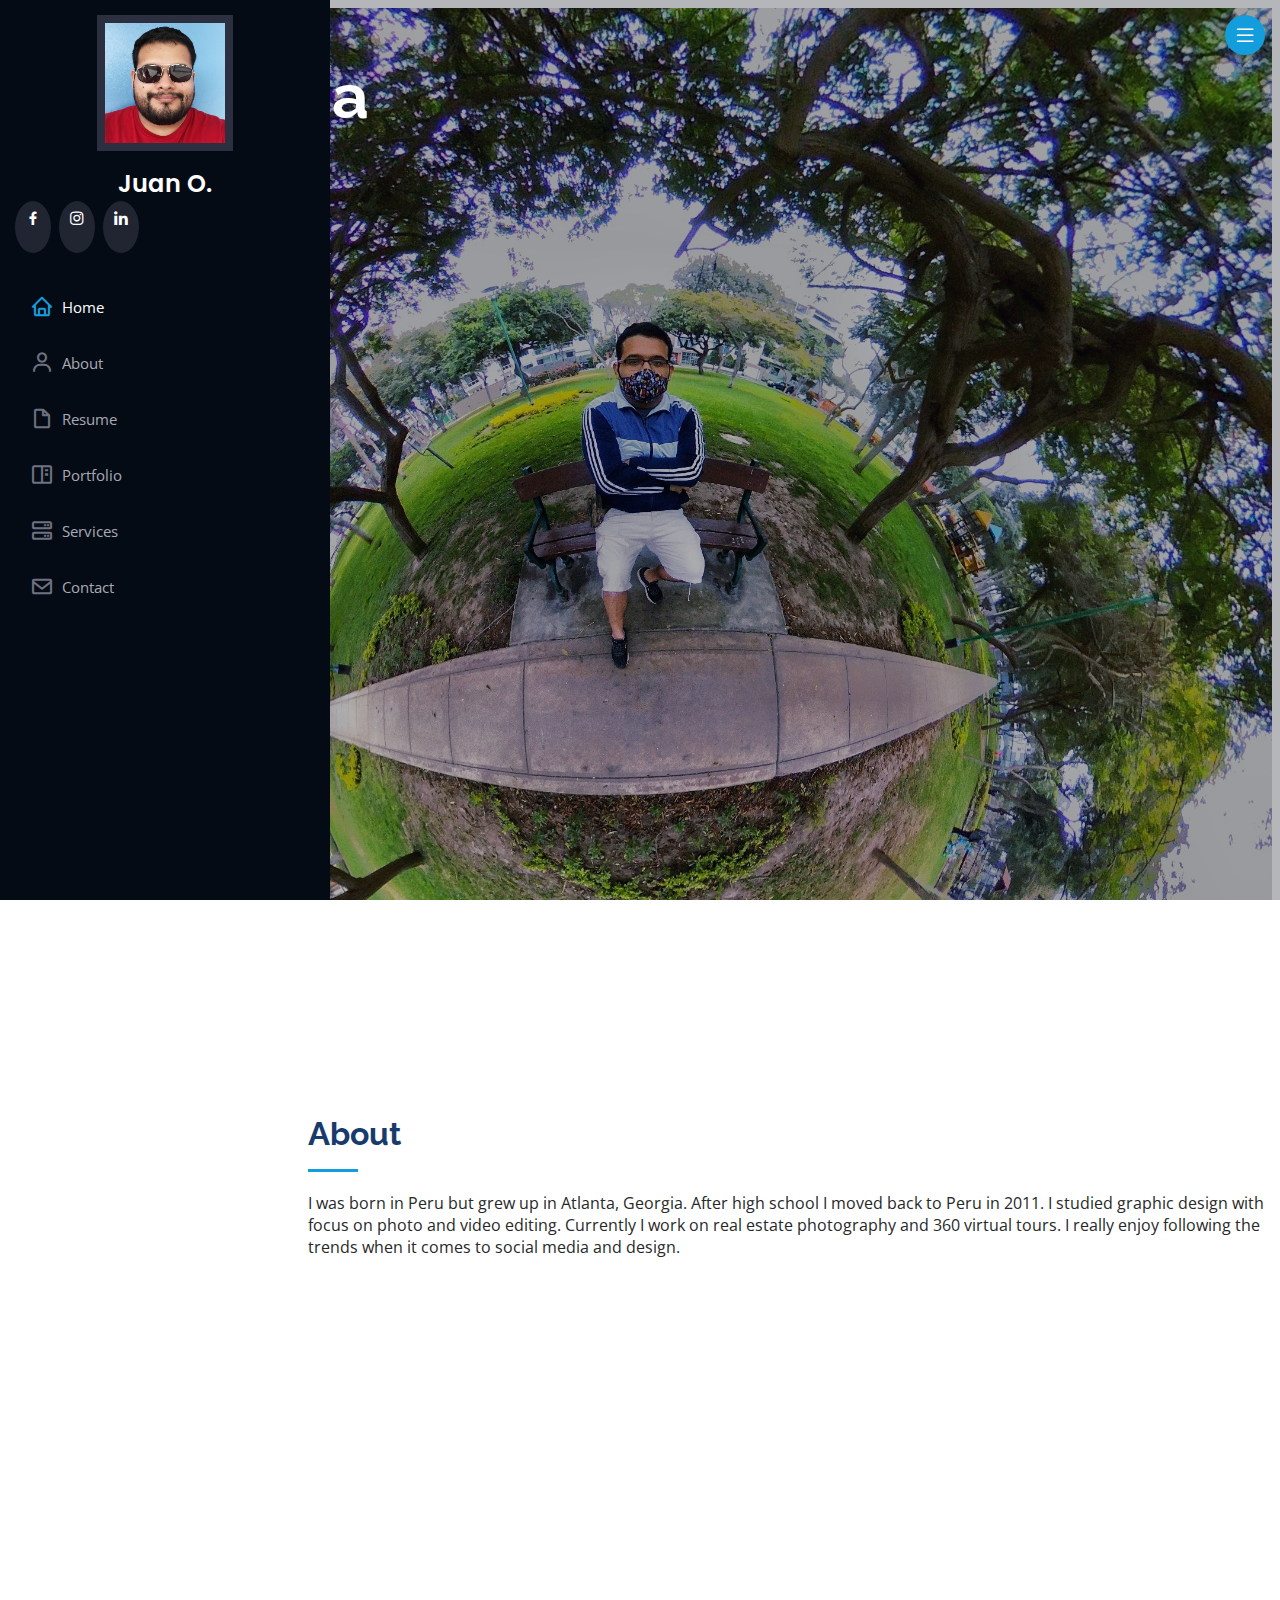
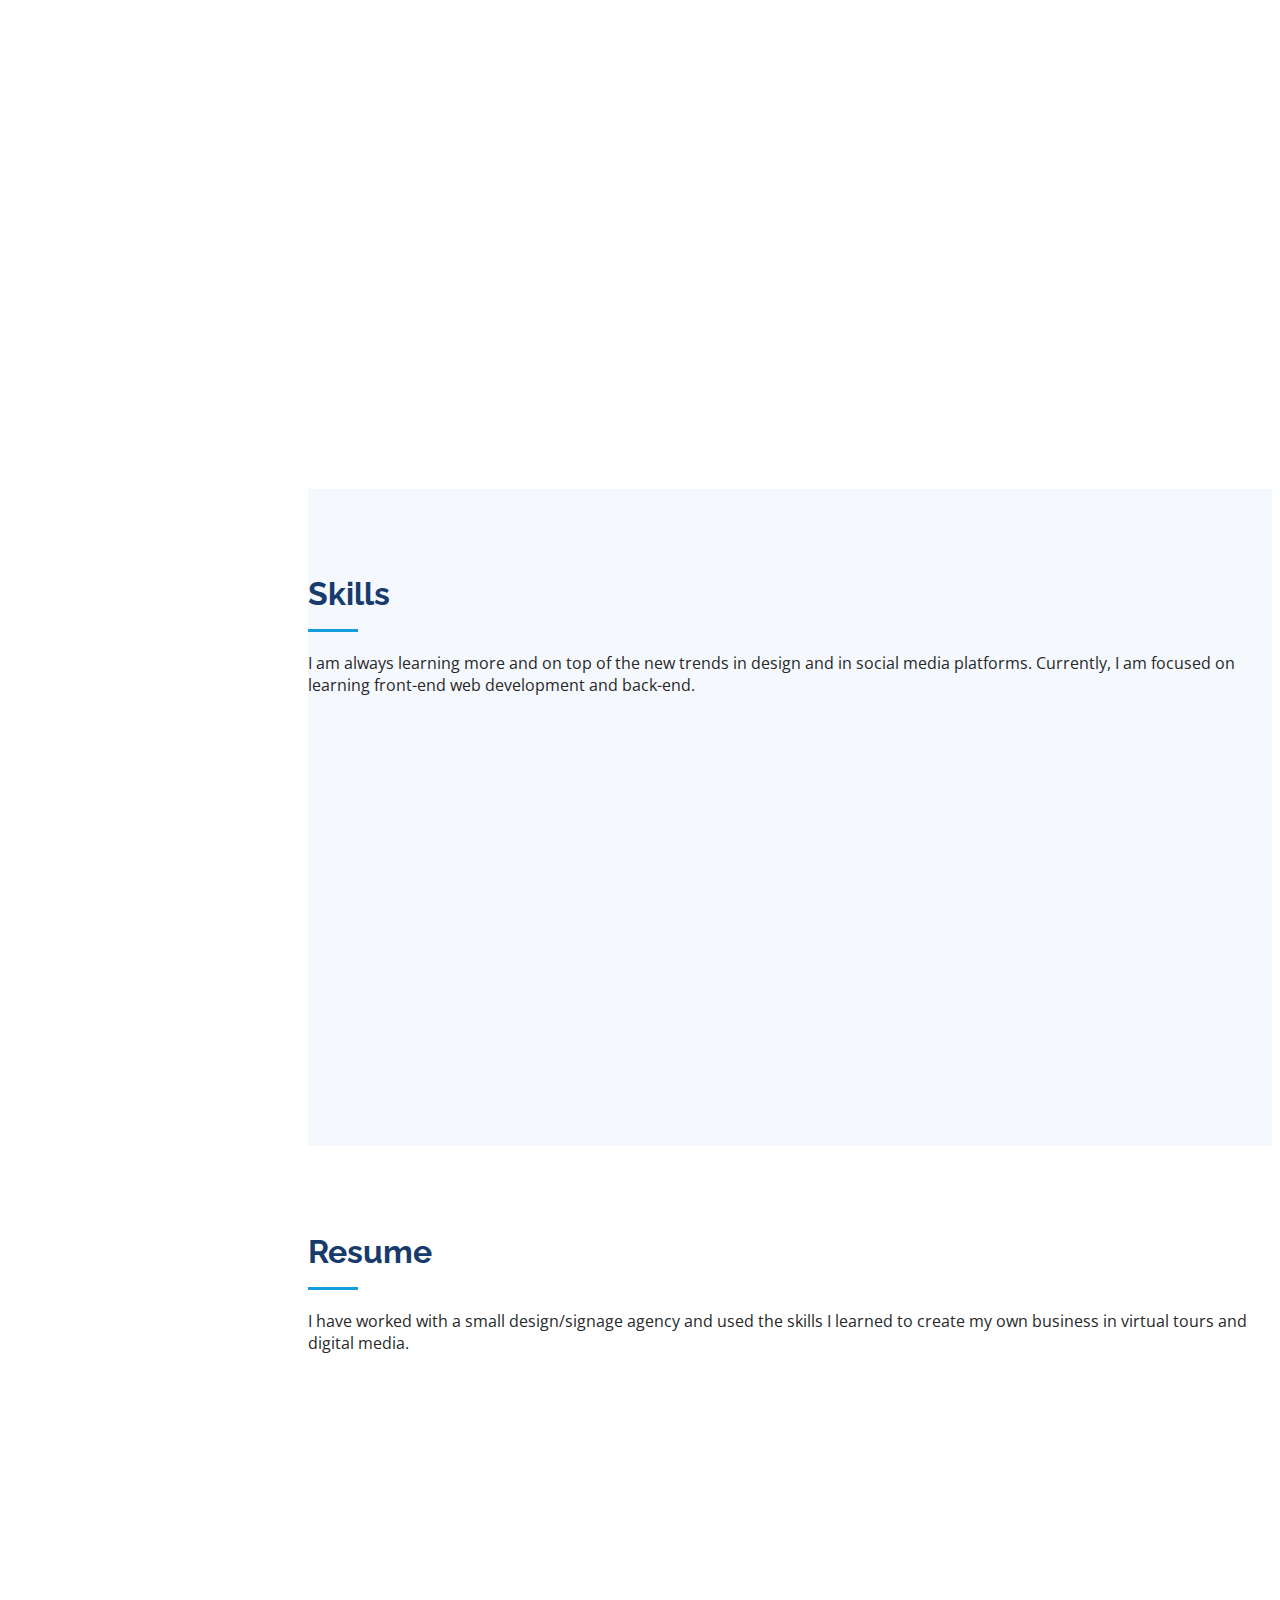
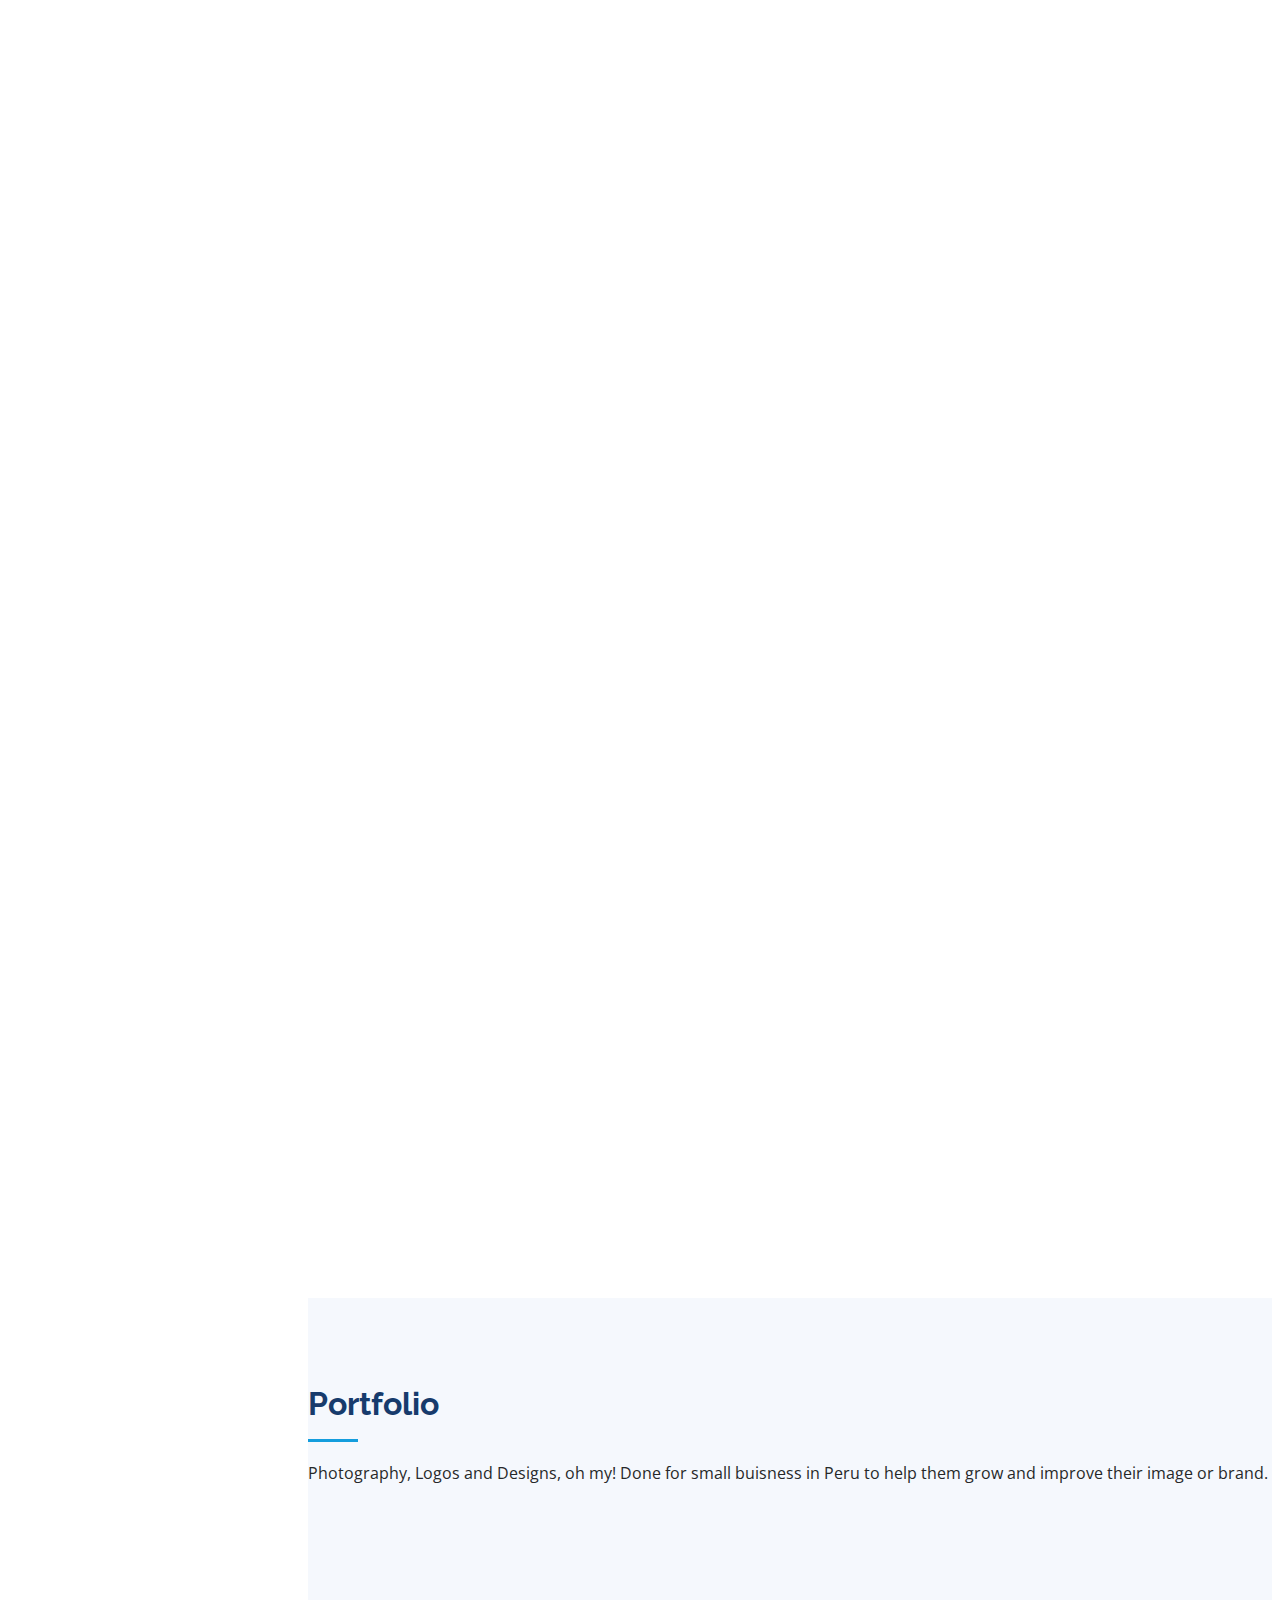
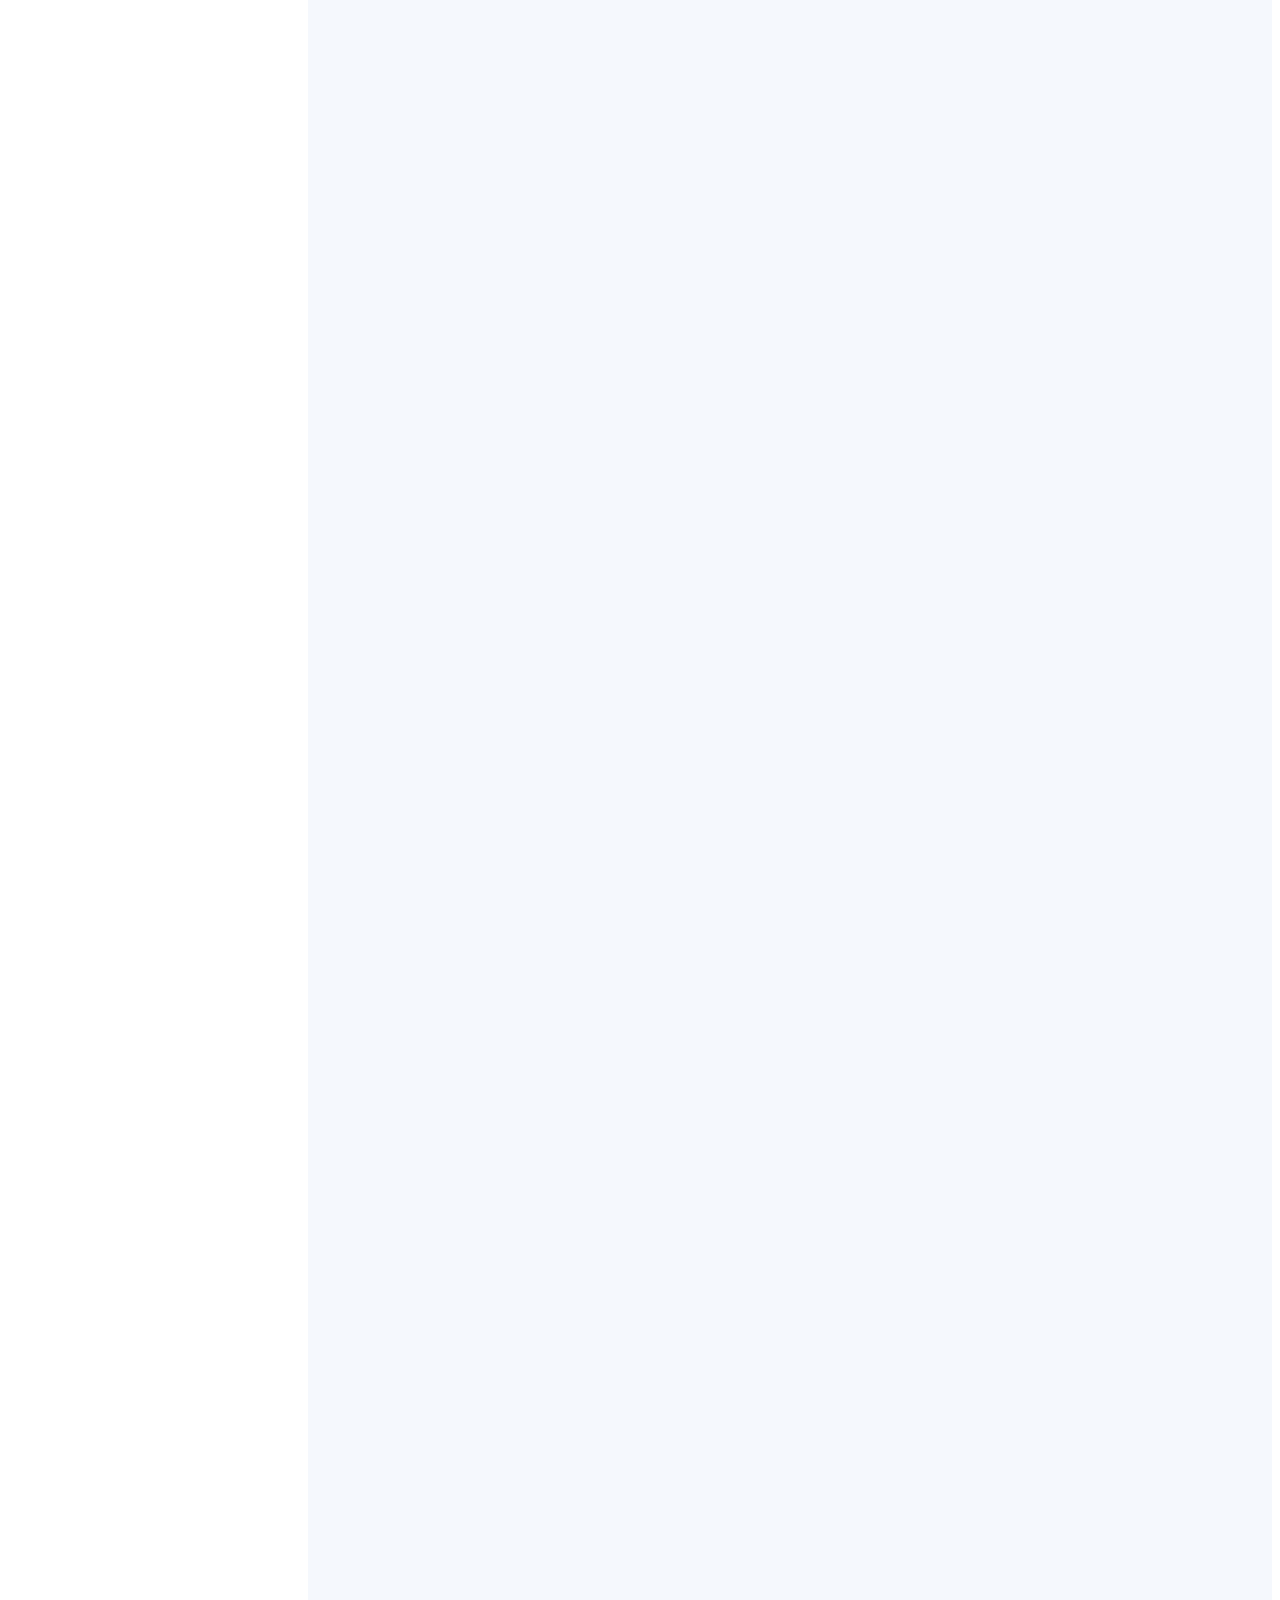
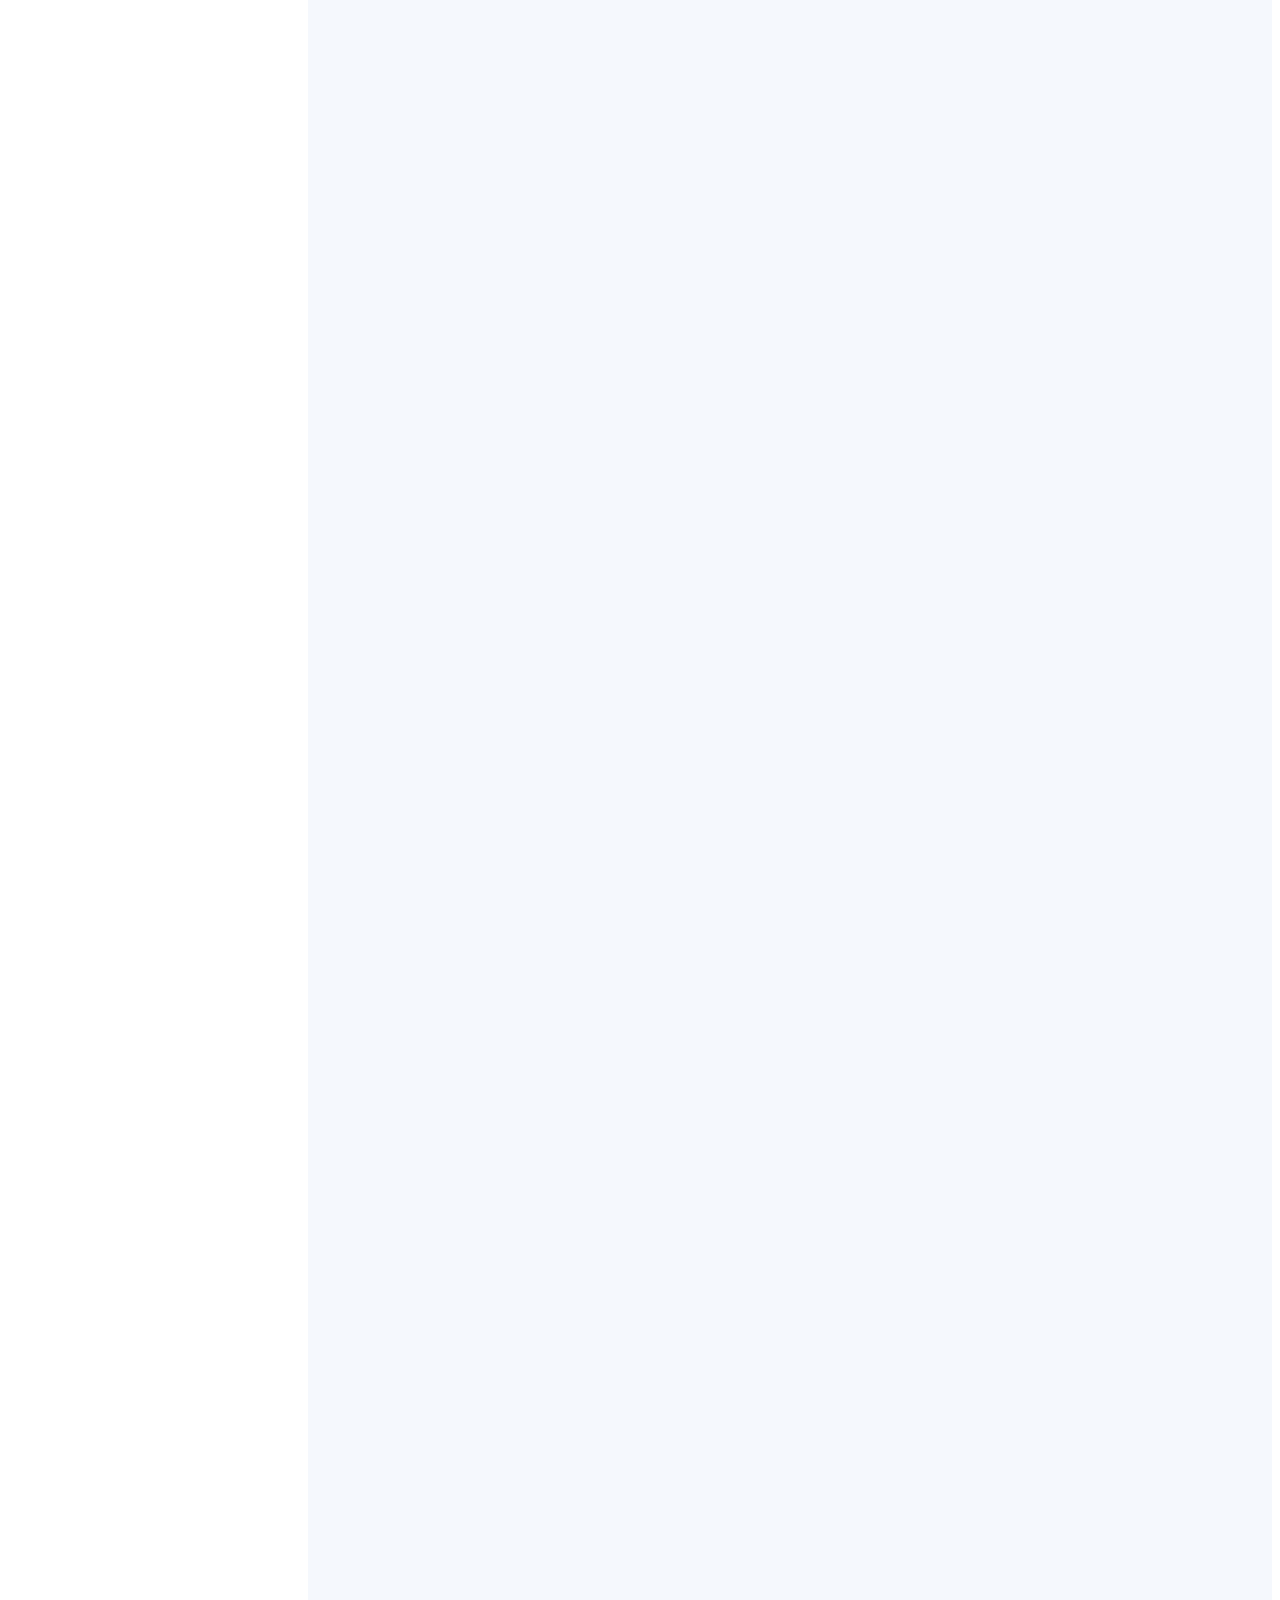
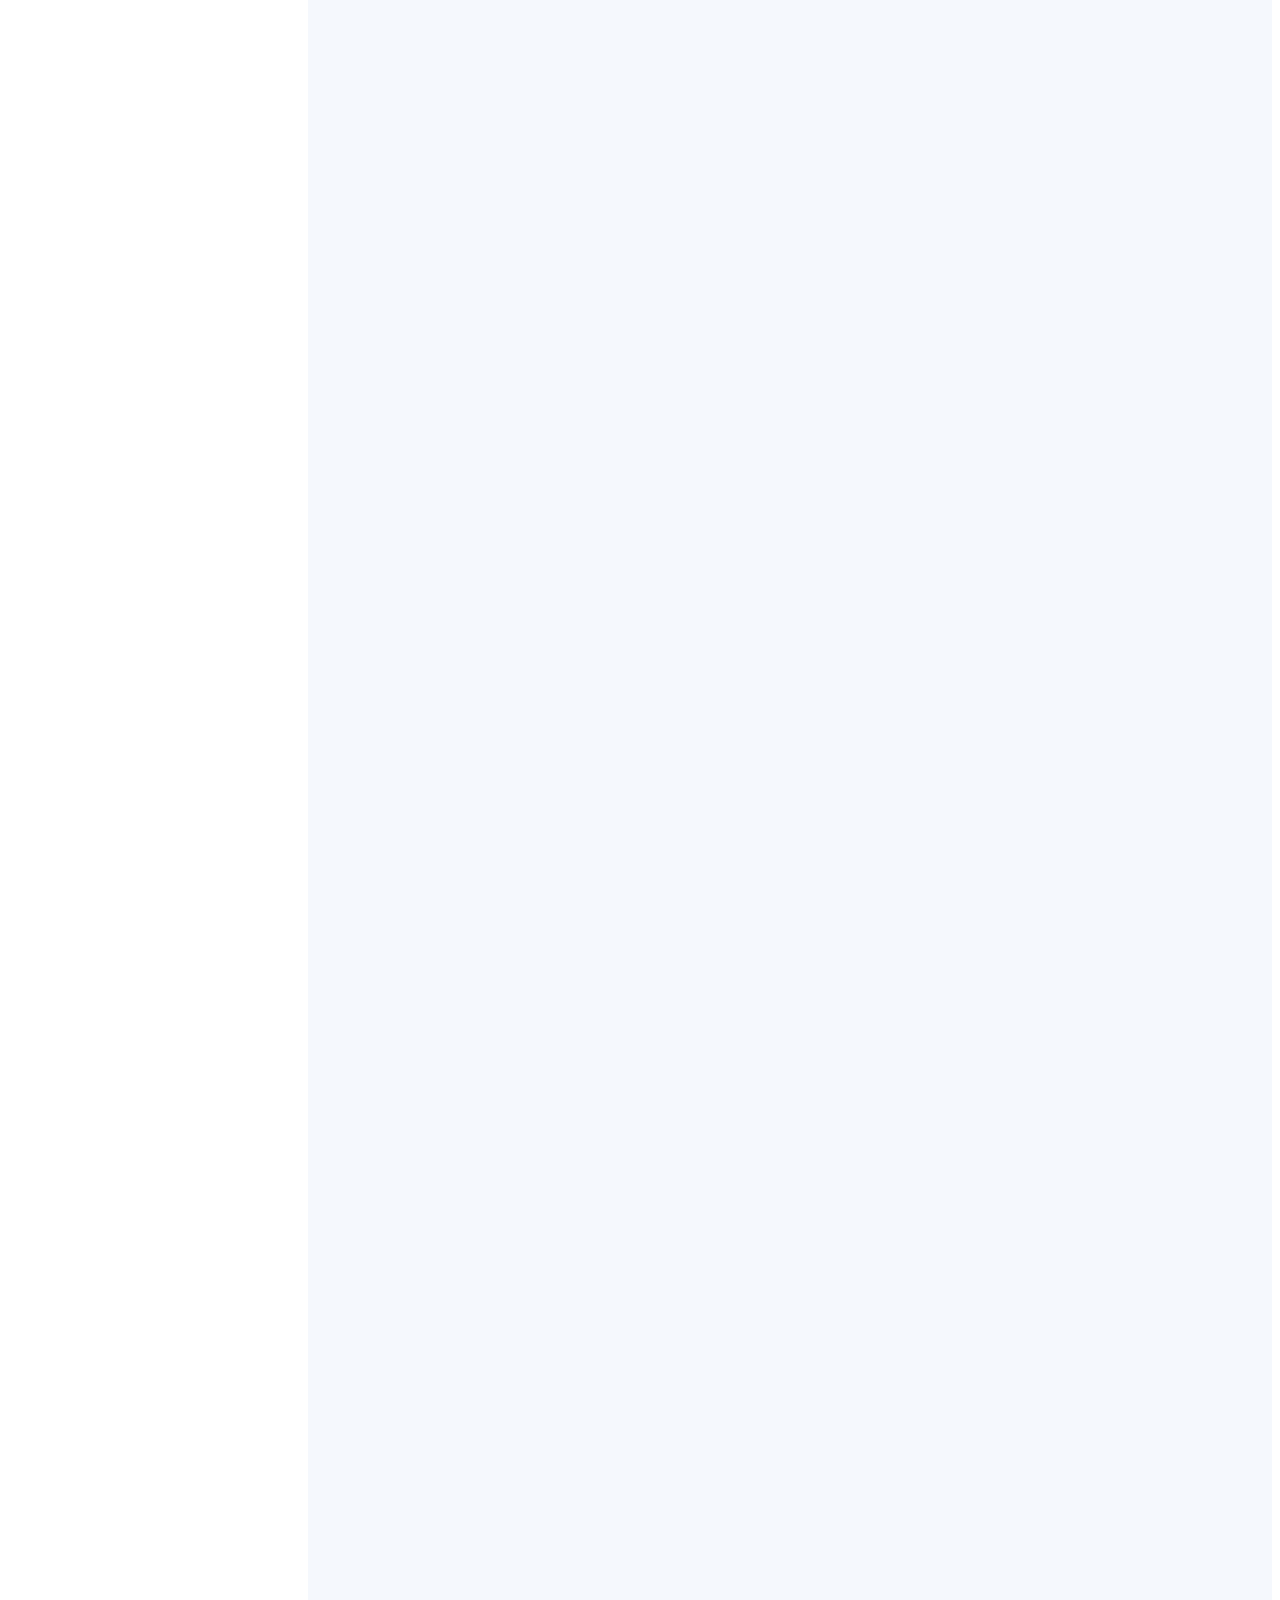
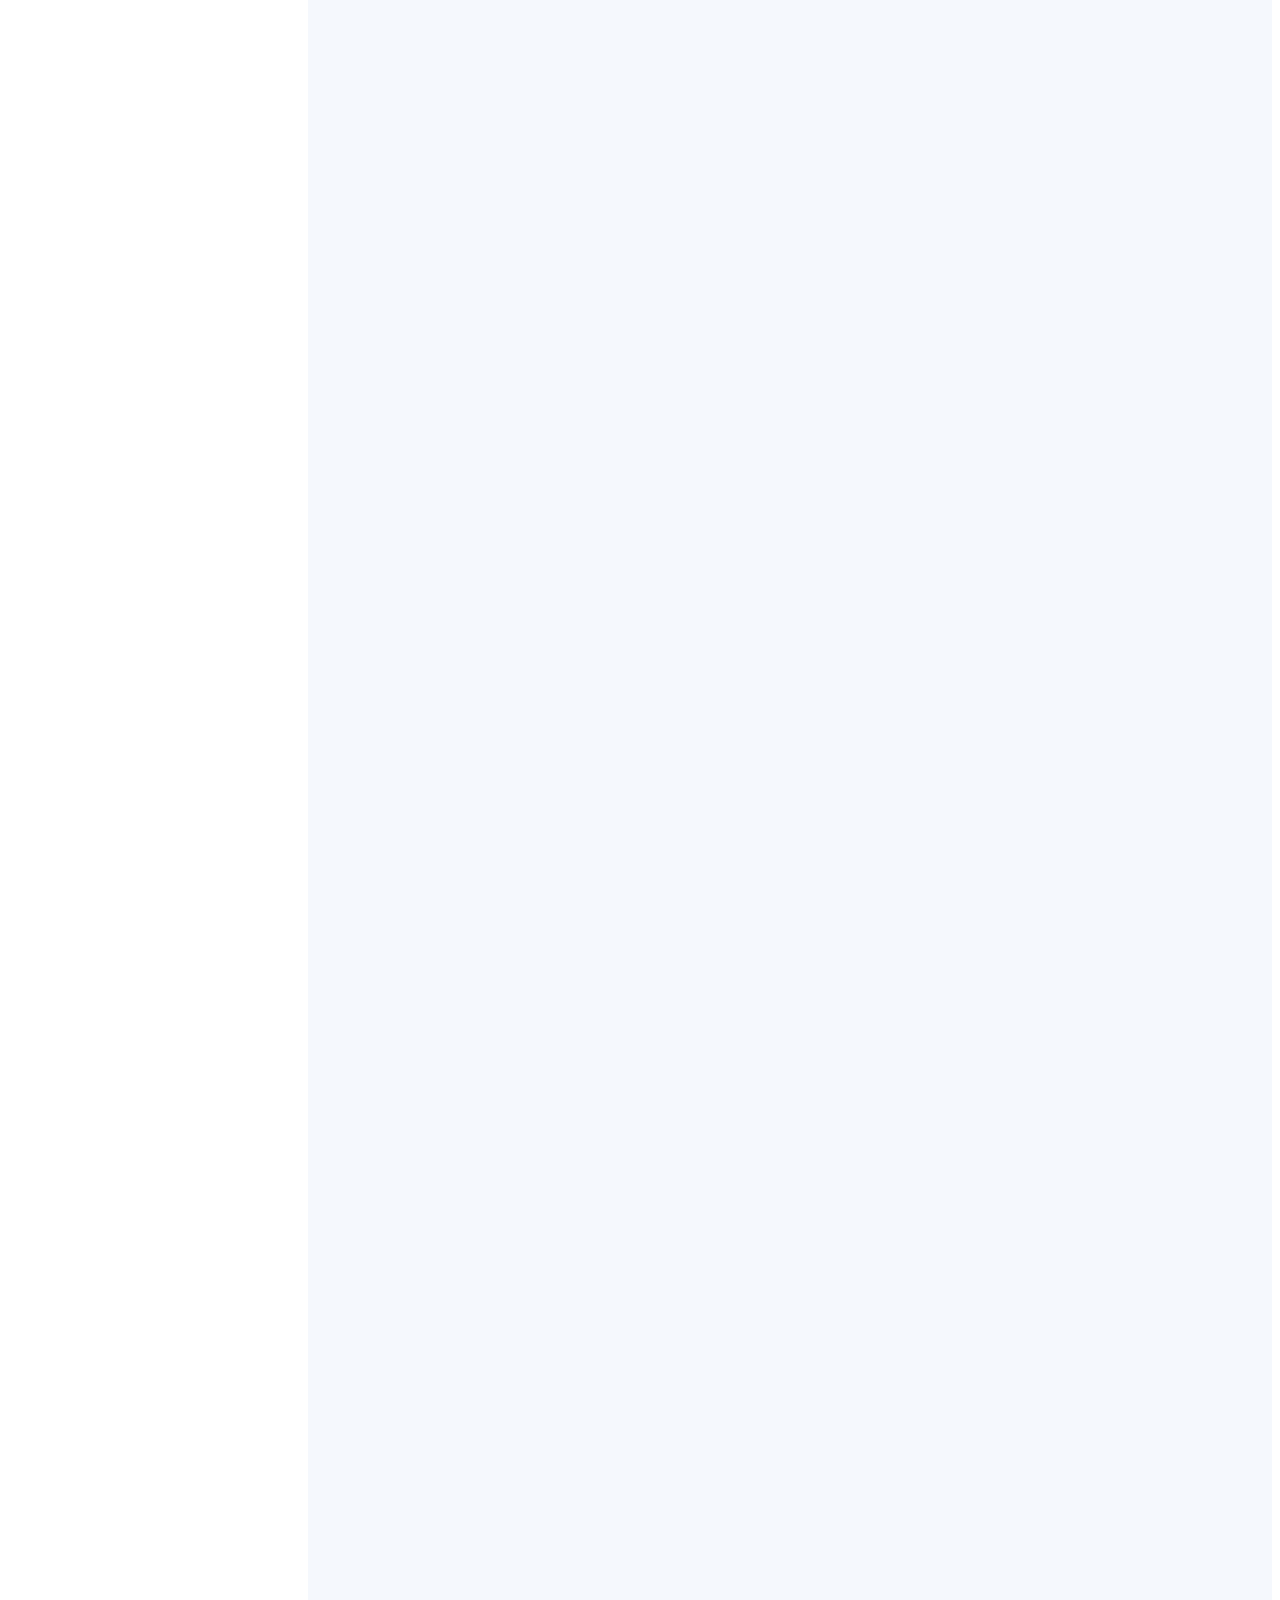
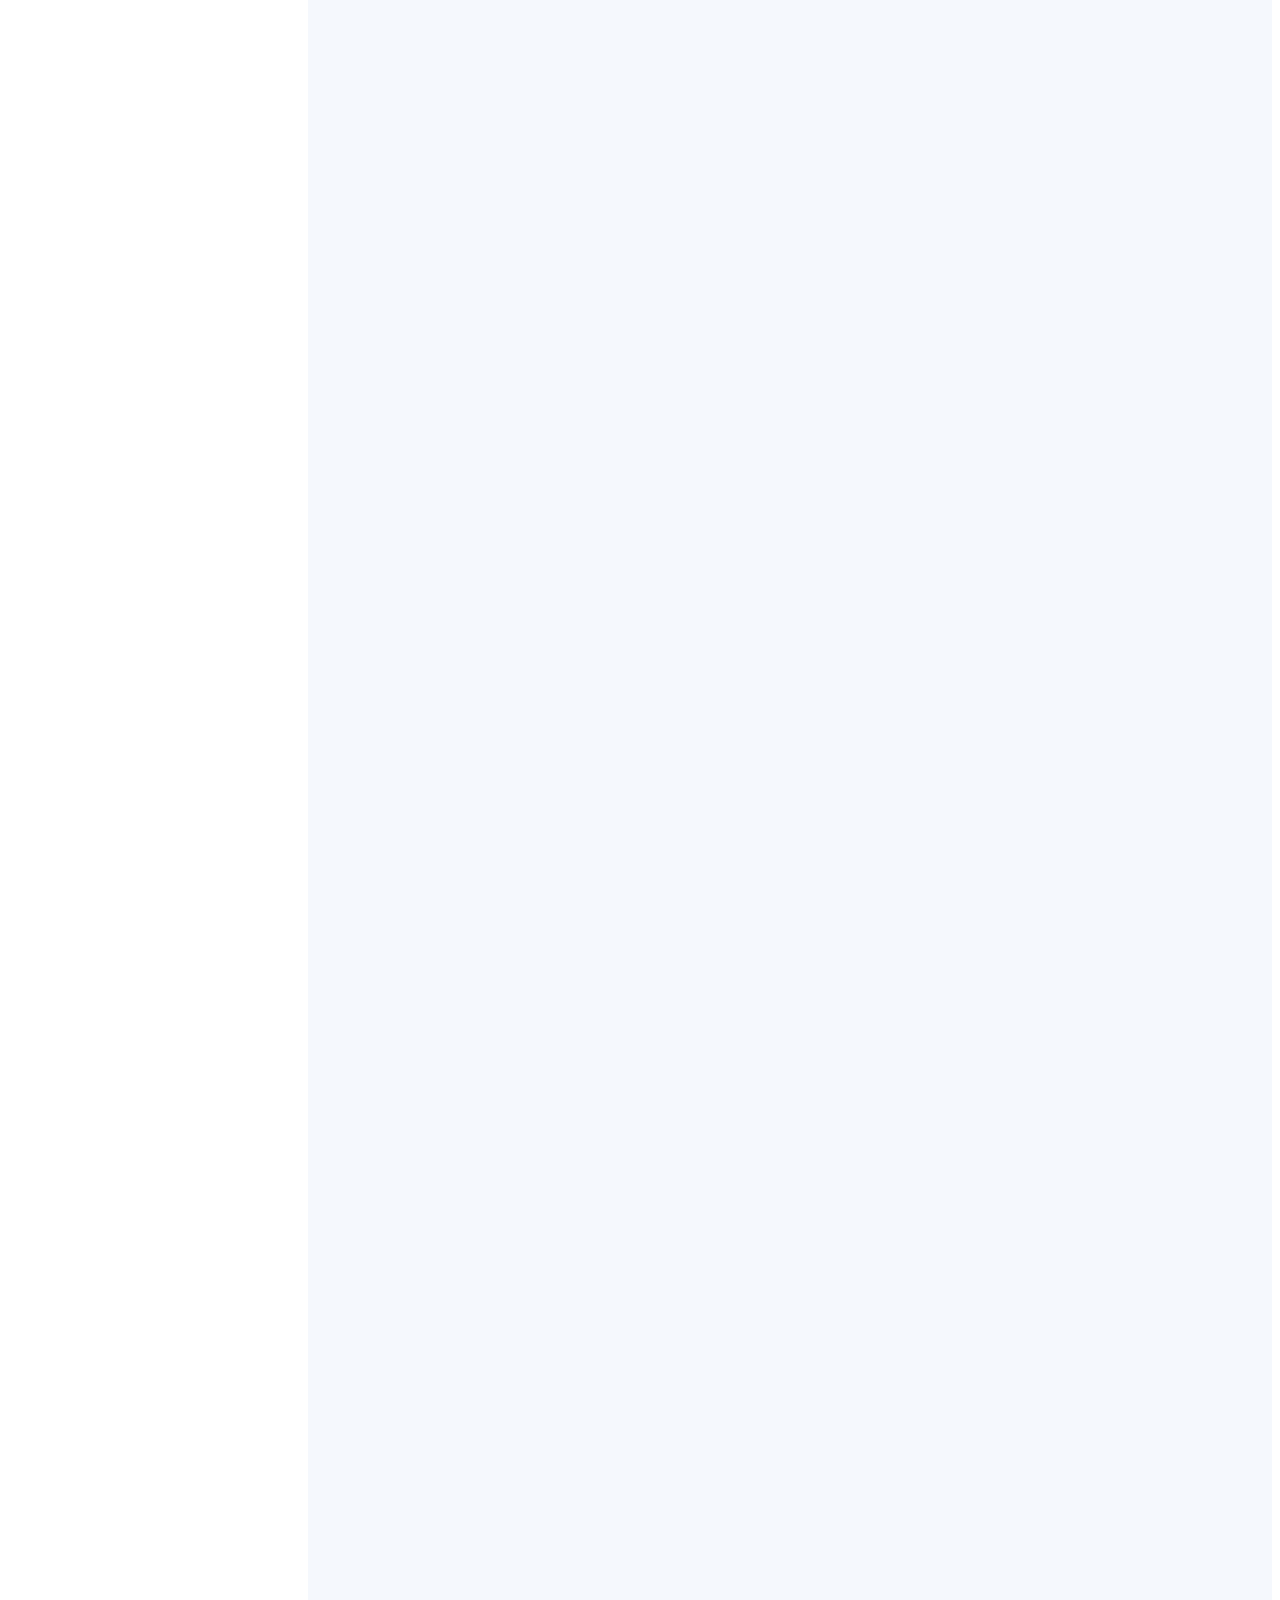
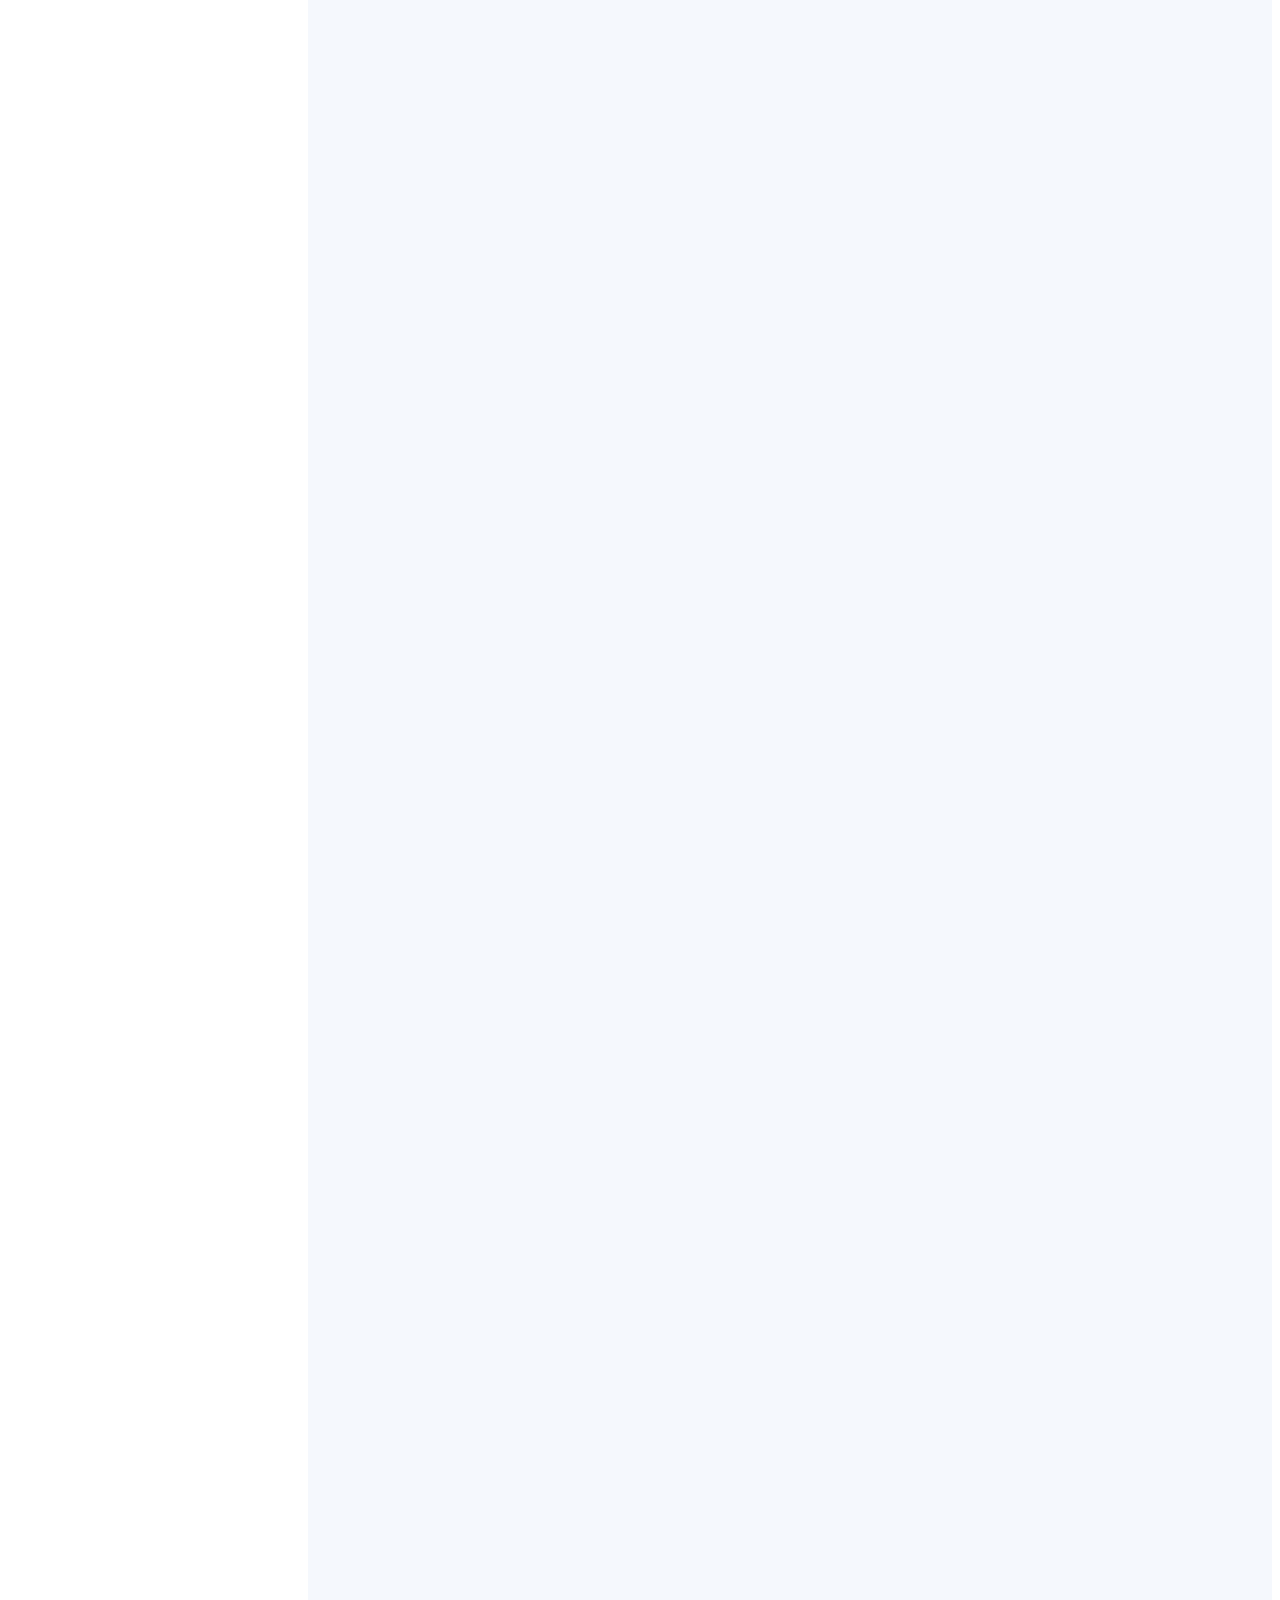
==== index.html @ d60e858c "Add files via upload" ====
<!DOCTYPE html>
<html lang="en">

<head>
  <meta charset="utf-8">
  <meta content="width=device-width, initial-scale=1.0" name="viewport">

  <title>Juan O</title>
  <meta content="" name="description">
  <meta content="" name="keywords">

  <!-- Favicons -->
  <link href="assets/img/Favicon logo.png" rel="icon">
  <link href="assets/img/Favicon logo.png" rel="incanvr logo">

  <!-- Google Fonts -->
  <link href="https://fonts.googleapis.com/css?family=Open+Sans:300,300i,400,400i,600,600i,700,700i|Raleway:300,300i,400,400i,500,500i,600,600i,700,700i|Poppins:300,300i,400,400i,500,500i,600,600i,700,700i" rel="stylesheet">

  <!-- Vendor CSS Files -->
  <link rel="stylesheet" href="https://unpkg.com/aos@next/dist/aos.css" />
  <!-- <link href="assets/vendor/aos/aos.css" rel="stylesheet"> -->
  <link href="https://cdn.jsdelivr.net/npm/bootstrap@5.1.0/dist/css/bootstrap.min.css" rel="stylesheet" integrity="sha384-KyZXEAg3QhqLMpG8r+8fhAXLRk2vvoC2f3B09zVXn8CA5QIVfZOJ3BCsw2P0p/We" crossorigin="anonymous">
  <link rel="stylesheet" href="https://cdn.jsdelivr.net/npm/bootstrap-icons@1.5.0/font/bootstrap-icons.css">
  <!-- <link href="assets/vendor/bootstrap/css/bootstrap.min.css" rel="stylesheet">
  <link href="assets/vendor/bootstrap-icons/bootstrap-icons.css" rel="stylesheet"> -->
  <link href='https://unpkg.com/boxicons@2.0.9/css/boxicons.min.css' rel='stylesheet'>
  <!-- <link href="assets/vendor/boxicons/css/boxicons.min.css" rel="stylesheet"> -->
  <link href="assets/vendor/glightbox/css/glightbox.min.css" rel="stylesheet">
  <link href="assets/vendor/swiper/swiper-bundle.min.css" rel="stylesheet">

  <!-- Template Main CSS File -->
  <link href="assets/css/style.css" rel="stylesheet">

  <!-- =======================================================
  * Template Name: iPortfolio - v3.3.0
  * Template URL: https://bootstrapmade.com/iportfolio-bootstrap-portfolio-websites-template/
  * Author: BootstrapMade.com
  * License: https://bootstrapmade.com/license/
  ======================================================== -->
</head>

<body>

  <!-- ======= Mobile nav toggle button ======= -->
  <i class="bi bi-list mobile-nav-toggle d-xl-none"></i>

  <!-- ======= Header ======= -->
  <header id="header">
    <div class="d-flex flex-column">

      <div class="profile">
        <img src="assets/img/profile.jpg" alt="" class="img-fluid rounded-circle">
        <h1 class="text-light"><a href="index.html">Juan O.</a></h1>
        <div class="social-links mt-3 text-center">
          <!-- <a href="#" class="twitter"><i class="bx bxl-twitter"></i></a> -->
          <a href="https://www.facebook.com/Incan.Love/" class="facebook"><i class="bx bxl-facebook"></i></a>
          <a href="https://www.instagram.com/incanvr/" class="instagram"><i class="bx bxl-instagram"></i></a>
          <!-- <a href="#" class="google-plus"><i class="bx bxl-skype"></i></a> -->
          <a href="https://www.linkedin.com/in/juanochoa06/" class="linkedin"><i class="bx bxl-linkedin"></i></a>
        </div>
      </div>

      <nav id="navbar" class="nav-menu navbar">
        <ul>
          <li><a href="#hero" class="nav-link scrollto active"><i class="bx bx-home"></i> <span>Home</span></a></li>
          <li><a href="#about" class="nav-link scrollto"><i class="bx bx-user"></i> <span>About</span></a></li>
          <li><a href="#resume" class="nav-link scrollto"><i class="bx bx-file-blank"></i> <span>Resume</span></a></li>
          <li><a href="#portfolio" class="nav-link scrollto"><i class="bx bx-book-content"></i> <span>Portfolio</span></a></li>
          <li><a href="#services" class="nav-link scrollto"><i class="bx bx-server"></i> <span>Services</span></a></li>
          <li><a href="#contact" class="nav-link scrollto"><i class="bx bx-envelope"></i> <span>Contact</span></a></li>
        </ul>
      </nav><!-- .nav-menu -->
    </div>
  </header><!-- End Header -->

  <!-- ======= Hero Section ======= -->
  <section id="hero" class="d-flex flex-column justify-content-center align-items-center">
    <div class="hero-container" data-aos="fade-in">
      <h1>Juan Ochoa</h1>
      <p>I'm a <span class="typed" data-typed-items="Designer, Developer, Freelancer, Photographer"></span></p>
    </div>
  </section><!-- End Hero -->

  <main id="main">

    <!-- ======= About Section ======= -->
    <section id="about" class="about">
      <div class="container">

        <div class="section-title">
          <h2>About</h2>
          <p>I was born in Peru but grew up in Atlanta, Georgia. After high school I moved back to Peru in 2011. I studied graphic design with focus on photo and video editing. Currently I work on real estate photography and 360 virtual tours. I really enjoy following the trends when it comes to social media and design. </p>
        </div>

        <div class="row">
          <div class="col-lg-4" data-aos="fade-right">
            <img src="assets/img/profile.jpg" class="img-fluid" alt="">
          </div>
          <div class="col-lg-8 pt-4 pt-lg-0 content" data-aos="fade-left">
            <h3>Graphic Designer &amp; Web Design/Developer.</h3>
            <p class="fst-italic">
              I have been working as a freelance graphic designer for 4 and UI/UX developer for a year.
            </p>
            <div class="row">
              <div class="col-lg-6">
                <ul>
                  <li><i class="bi bi-chevron-right"></i> <strong>Birthday:</strong> <span>22 April 1988</span></li>
                  <li><i class="bi bi-chevron-right"></i> <strong>Website:</strong> <span>www.incanvr.com</span></li>
                  <li><i class="bi bi-chevron-right"></i> <strong>Phone:</strong> <span>+51 986 696 544</span></li>
                  <li><i class="bi bi-chevron-right"></i> <strong>City:</strong> <span>Lima, Peru</span></li>
                </ul>
              </div>
              <div class="col-lg-6">
                <ul>
                  <li><i class="bi bi-chevron-right"></i> <strong>Age:</strong> <span>33</span></li>
                  <li><i class="bi bi-chevron-right"></i> <strong>Degree:</strong> <span>Graphic Design</span></li>
                  <li><i class="bi bi-chevron-right"></i> <strong>Email:</strong> <span>incanlove@gmail.com</span></li>
                  <li><i class="bi bi-chevron-right"></i> <strong>Freelance:</strong> <span>Available</span></li>
                </ul>
              </div>
            </div>
            <p>
              Most of my work is in photography and logo design, however I have also work on social media marketing and specializing in digital media for social media.  
            </p>
          </div>
        </div>

      </div>
    </section><!-- End About Section -->

    <!-- ======= Facts Section ======= -->
    <!-- <section id="facts" class="facts">
      <div class="container">

        <div class="section-title">
          <h2>Facts</h2>
          <p>Magnam dolores commodi suscipit. Necessitatibus eius consequatur ex aliquid fuga eum quidem. Sit sint consectetur velit. Quisquam quos quisquam cupiditate. Et nemo qui impedit suscipit alias ea. Quia fugiat sit in iste officiis commodi quidem hic quas.</p>
        </div>

        <div class="row no-gutters">

          <div class="col-lg-3 col-md-6 d-md-flex align-items-md-stretch" data-aos="fade-up">
            <div class="count-box">
              <i class="bi bi-emoji-smile"></i>
              <span data-purecounter-start="0" data-purecounter-end="232" data-purecounter-duration="1" class="purecounter"></span>
              <p><strong>Happy Clients</strong> consequuntur quae</p>
            </div>
          </div>

          <div class="col-lg-3 col-md-6 d-md-flex align-items-md-stretch" data-aos="fade-up" data-aos-delay="100">
            <div class="count-box">
              <i class="bi bi-journal-richtext"></i>
              <span data-purecounter-start="0" data-purecounter-end="521" data-purecounter-duration="1" class="purecounter"></span>
              <p><strong>Projects</strong> adipisci atque cum quia aut</p>
            </div>
          </div>

          <div class="col-lg-3 col-md-6 d-md-flex align-items-md-stretch" data-aos="fade-up" data-aos-delay="200">
            <div class="count-box">
              <i class="bi bi-headset"></i>
              <span data-purecounter-start="0" data-purecounter-end="1453" data-purecounter-duration="1" class="purecounter"></span>
              <p><strong>Hours Of Support</strong> aut commodi quaerat</p>
            </div>
          </div>

          <div class="col-lg-3 col-md-6 d-md-flex align-items-md-stretch" data-aos="fade-up" data-aos-delay="300">
            <div class="count-box">
              <i class="bi bi-people"></i>
              <span data-purecounter-start="0" data-purecounter-end="32" data-purecounter-duration="1" class="purecounter"></span>
              <p><strong>Hard Workers</strong> rerum asperiores dolor</p>
            </div>
          </div>

        </div>

      </div>
    </section>End Facts Section -->

    <!-- ======= Skills Section ======= -->
    <section id="skills" class="skills section-bg">
      <div class="container">

        <div class="section-title">
          <h2>Skills</h2>
          <p>I am always learning more and on top of the new trends in design and in social media platforms. Currently, I am focused on learning front-end web development and back-end. </p>
        </div>

        <div class="row skills-content">

          <div class="col-lg-6" data-aos="fade-up">

            <div class="progress">
              <span class="skill">HTML <i class="val">100%</i></span>
              <div class="progress-bar-wrap">
                <div class="progress-bar" role="progressbar" aria-valuenow="100" aria-valuemin="0" aria-valuemax="100"></div>
              </div>
            </div>

            <div class="progress">
              <span class="skill">CSS <i class="val">90%</i></span>
              <div class="progress-bar-wrap">
                <div class="progress-bar" role="progressbar" aria-valuenow="90" aria-valuemin="0" aria-valuemax="100"></div>
              </div>
            </div>

            <div class="progress">
              <span class="skill">JavaScript <i class="val">75%</i></span>
              <div class="progress-bar-wrap">
                <div class="progress-bar" role="progressbar" aria-valuenow="75" aria-valuemin="0" aria-valuemax="100"></div>
              </div>
            </div>

          </div>

          <div class="col-lg-6" data-aos="fade-up" data-aos-delay="100">

            <div class="progress">
              <span class="skill">adobe premiere <i class="val">80%</i></span>
              <div class="progress-bar-wrap">
                <div class="progress-bar" role="progressbar" aria-valuenow="80" aria-valuemin="0" aria-valuemax="100"></div>
              </div>
            </div>

            <div class="progress">
              <span class="skill">WordPress/CMS <i class="val">60%</i></span>
              <div class="progress-bar-wrap">
                <div class="progress-bar" role="progressbar" aria-valuenow="60" aria-valuemin="0" aria-valuemax="100"></div>
              </div>
            </div>

            <div class="progress">
              <span class="skill">Photoshop <i class="val">90%</i></span>
              <div class="progress-bar-wrap">
                <div class="progress-bar" role="progressbar" aria-valuenow="90" aria-valuemin="0" aria-valuemax="100"></div>
              </div>
            </div>

          </div>

        </div>

      </div>
    </section><!-- End Skills Section -->

    <!-- ======= Resume Section ======= -->
    <section id="resume" class="resume">
      <div class="container">

        <div class="section-title">
          <h2>Resume</h2>
          <p>I have worked with a small design/signage agency and used the skills I learned to create my own business in virtual tours and digital media.</p>
        </div>

        <div class="row">
          <div class="col-lg-6" data-aos="fade-up">
            <h3 class="resume-title">Summary</h3>
            <div class="resume-item pb-0">
              <h4>Juan Ochoa</h4>
              <p><em>Innovative and deadline-driven Graphic Designer with 5+ years of experience designing and developing user-centered digital marketing material from initial concept to final, polished deliverable.</em></p>
              <ul>
                <li>San Borja, Lima, Peru</li>
                <li>+51 986 696 544</li>
                <li>incanlove@gmail.com</li>
              </ul>
            </div>

            <h3 class="resume-title">Education</h3>
            <div class="resume-item">
              <h4>3 Year Degree &amp; Graphic Design</h4>
              <h5>2011 - 2013</h5>
              <p><em>Cibertec, Lima, Peru</em></p>
              <p>Specialized in photography and video editing with a stong understanding of color theory, typpography and use of adobe programs.</p>
            </div>
            <div class="resume-item">
              <h4>High school diploma</h4>
              <h5>2002 - 2006</h5>
              <p><em>Northview High school, Johns Creek, GA</em></p>
              <p>GPA 3.7 Joined JROTC and was the leader of my platoon with the rank of second lieutenant. </p>
            </div>
          </div>
          <div class="col-lg-6" data-aos="fade-up" data-aos-delay="100">
            <h3 class="resume-title">Professional Experience</h3>
            <div class="resume-item">
              <h4>Digital Media Specialistt</h4>
              <h5>2019 - Present</h5>
              <p><em>Incan VR, Lima, Peru </em></p>
              <ul>
                <li>Worked as a consultant with real estate agencies helping with the promotion of their brand and houses for sale.</li>
                <li>Provided 360 virtual tours and photography to present on their website and social media platforms. </li>
                <li>Provided consultation with social media and web design and implementation. </li>
                <li>Work with 2 big real estate agencies in Peru, Alice Polack inmobiliaria & Penthouse Peru.</li>
              </ul>
            </div>
            <div class="resume-item">
              <h4>Graphic design</h4>
              <h5>2016 - 2018</h5>
              <p><em>Macgregob, Trujillo, Peru</em></p>
              <ul>
                <li>Worked with Clients to provided designs and print for large print and signage</li>
                <li>Provided  estimation of cost of implements for clients.</li>
                <li>Recommended and consulted with clients on the most appropriate graphic design</li>
              </ul>
            </div>
          </div>
        </div>

      </div>
    </section><!-- End Resume Section -->

    <!-- ======= Portfolio Section ======= -->
    <section id="portfolio" class="portfolio section-bg">
      <div class="container">

        <div class="section-title">
          <h2>Portfolio</h2>
          <p>Photography, Logos and Designs, oh my! Done for small buisness in Peru to help them grow and improve their image or brand.</p>
        </div>

        <div class="row" data-aos="fade-up">
          <div class="col-lg-12 d-flex justify-content-center">
            <ul id="portfolio-flters">
              <li data-filter="*" class="filter-active">All</li>
              <li data-filter=".filter-app">Photos</li>
              <li data-filter=".filter-card">Designs</li>
              <!-- <li data-filter=".filter-web">Web</li> -->
            </ul>
          </div>
        </div>

        <div class="row portfolio-container" data-aos="fade-up" data-aos-delay="100">

          <div class="col-lg-4 col-md-6 portfolio-item filter-app">
            <div class="portfolio-wrap">
              <img src="assets/img/portfolio/photo1.jpg" class="img-fluid" alt="">
              <div class="portfolio-links">
                <a href="assets/img/portfolio/photo1.jpg" data-gallery="portfolioGallery" class="portfolio-lightbox" title="Apartment compelx in Peru"><i class="bx bx-plus"></i></a>
                <a href="photo-details.html" title="real estate photography"><i class="bx bx-link"></i></a>
              </div>
            </div>
          </div>

          <!-- <div class="col-lg-4 col-md-6 portfolio-item filter-web">
            <div class="portfolio-wrap">
              <img src="assets/img/portfolio/portfolio-2.jpg" class="img-fluid" alt="">
              <div class="portfolio-links">
                <a href="assets/img/portfolio/portfolio-2.jpg" data-gallery="portfolioGallery" class="portfolio-lightbox" title="Web 3"><i class="bx bx-plus"></i></a>
                <a href="portfolio-details.html" title="More Details"><i class="bx bx-link"></i></a>
              </div>
            </div>
          </div> -->

          <div class="col-lg-4 col-md-6 portfolio-item filter-app">
            <div class="portfolio-wrap">
              <img src="assets/img/portfolio/photo2.jpg" class="img-fluid" alt="">
              <div class="portfolio-links">
                <a href="assets/img/portfolio/photo2.jpg" data-gallery="portfolioGallery" class="portfolio-lightbox" title="Small Patio in San Borja"><i class="bx bx-plus"></i></a>
                <a href="photo-details.html" title="More Details"><i class="bx bx-link"></i></a>
              </div>
            </div>
          </div>

          <div class="col-lg-4 col-md-6 portfolio-item filter-card">
            <div class="portfolio-wrap">
              <img src="assets/img/portfolio/logo circulo.png" class="img-fluid" alt="">
              <div class="portfolio-links">
                <a href="assets/img/portfolio/logo circulo.png" data-gallery="portfolioGallery" class="portfolio-lightbox" title="guigui logo"><i class="bx bx-plus"></i></a>
                <a href="design-details.html" title="guigui logo"><i class="bx bx-link"></i></a>
              </div>
            </div>
          </div>

          <!-- <div class="col-lg-4 col-md-6 portfolio-item filter-web">
            <div class="portfolio-wrap">
              <img src="assets/img/portfolio/portfolio-5.jpg" class="img-fluid" alt="">
              <div class="portfolio-links">
                <a href="assets/img/portfolio/portfolio-5.jpg" data-gallery="portfolioGallery" class="portfolio-lightbox" title="Web 2"><i class="bx bx-plus"></i></a>
                <a href="portfolio-details.html" title="More Details"><i class="bx bx-link"></i></a>
              </div>
            </div>
          </div> -->

          <div class="col-lg-4 col-md-6 portfolio-item filter-app">
            <div class="portfolio-wrap">
              <img src="assets/img/portfolio/photo3.jpg" class="img-fluid" alt="">
              <div class="portfolio-links">
                <a href="assets/img/portfolio/photo3.jpg" data-gallery="portfolioGallery" class="portfolio-lightbox" title="Sun Set Playa Tortugas"><i class="bx bx-plus"></i></a>
                <a href="photo-details.html" title="sun set playa tortugas"><i class="bx bx-link"></i></a>
              </div>
            </div>
          </div>

          <div class="col-lg-4 col-md-6 portfolio-item filter-card">
            <div class="portfolio-wrap">
              <img src="assets/img/portfolio/design1.png" class="img-fluid" alt="">
              <div class="portfolio-links">
                <a href="assets/img/portfolio/design1.png" data-gallery="portfolioGallery" class="portfolio-lightbox" title="surf school"><i class="bx bx-plus"></i></a>
                <a href="design-details.html" title="Surf School logo"><i class="bx bx-link"></i></a>
              </div>
            </div>
          </div>

          <div class="col-lg-4 col-md-6 portfolio-item filter-card">
            <div class="portfolio-wrap">
              <img src="assets/img/portfolio/360 virtual tour.png" class="img-fluid" alt="">
              <div class="portfolio-links">
                <a href="assets/img/portfolio/360 virtual tour.png" data-gallery="portfolioGallery" class="portfolio-lightbox" title="word box"><i class="bx bx-plus"></i></a>
                <a href="design-details.html" title="word box"><i class="bx bx-link"></i></a>
              </div>
            </div>
          </div>

          <!-- <div class="col-lg-4 col-md-6 portfolio-item filter-web">
            <div class="portfolio-wrap">
              <img src="assets/img/portfolio/portfolio-9.jpg" class="img-fluid" alt="">
              <div class="portfolio-links">
                <a href="assets/img/portfolio/portfolio-9.jpg" data-gallery="portfolioGallery" class="portfolio-lightbox" title="Web 3"><i class="bx bx-plus"></i></a>
                <a href="portfolio-details.html" title="More Details"><i class="bx bx-link"></i></a>
              </div>
            </div>
          </div> -->

        </div>

      </div>
    </section><!-- End Portfolio Section -->

    <!-- ======= Services Section ======= -->
    <section id="services" class="services">
      <div class="container">

        <div class="section-title">
          <h2>Services</h2>
          <p>Along with photography, I provide 360 photography and virtual tours. As well as fast and presentable designs. </p>
        </div>

        <div class="row">
          <div class="col-lg-4 col-md-6 icon-box" data-aos="fade-up">
            <div class="icon"><i class="bi bi-briefcase"></i></div>
            <h4 class="title"><a href="">Always Professional</a></h4>
            <p class="description">When working with clients I make sure they are comfortable with the options that they have to create a great photo or design.</p>
          </div>
          <div class="col-lg-4 col-md-6 icon-box" data-aos="fade-up" data-aos-delay="100">
            <div class="icon"><i class="bi bi-card-checklist"></i></div>
            <h4 class="title"><a href="">Detailed Oriented</a></h4>
            <p class="description">I make sure are the important points are met and done at a timely matter. </p>
          </div>
          <div class="col-lg-4 col-md-6 icon-box" data-aos="fade-up" data-aos-delay="200">
            <div class="icon"><i class="bi bi-chat-right-dots"></i></div>
            <h4 class="title"><a href="">Always in contact</a></h4>
            <p class="description">Make sure I have full contact with my clients is a must to make sure I am up to date with changes made.</p>
          </div>
          <!-- <div class="col-lg-4 col-md-6 icon-box" data-aos="fade-up" data-aos-delay="300">
            <div class="icon"><i class="bi bi-binoculars"></i></div>
            <h4 class="title"><a href="">Magni Dolores</a></h4>
            <p class="description">Excepteur sint occaecat cupidatat non proident, sunt in culpa qui officia deserunt mollit anim id est laborum</p>
          </div>
          <div class="col-lg-4 col-md-6 icon-box" data-aos="fade-up" data-aos-delay="400">
            <div class="icon"><i class="bi bi-brightness-high"></i></div>
            <h4 class="title"><a href="">Nemo Enim</a></h4>
            <p class="description">At vero eos et accusamus et iusto odio dignissimos ducimus qui blanditiis praesentium voluptatum deleniti atque</p>
          </div>
          <div class="col-lg-4 col-md-6 icon-box" data-aos="fade-up" data-aos-delay="500">
            <div class="icon"><i class="bi bi-calendar4-week"></i></div>
            <h4 class="title"><a href="">Eiusmod Tempor</a></h4>
            <p class="description">Et harum quidem rerum facilis est et expedita distinctio. Nam libero tempore, cum soluta nobis est eligendi</p>
          </div>
        </div> -->

      </div>
    </section><!-- End Services Section -->

    <!-- ======= Testimonials Section ======= -->
    <!-- <section id="testimonials" class="testimonials section-bg">
      <div class="container">

        <div class="section-title">
          <h2>Testimonials</h2>
          <p>Magnam dolores commodi suscipit. Necessitatibus eius consequatur ex aliquid fuga eum quidem. Sit sint consectetur velit. Quisquam quos quisquam cupiditate. Et nemo qui impedit suscipit alias ea. Quia fugiat sit in iste officiis commodi quidem hic quas.</p>
        </div>

        <div class="testimonials-slider swiper-container" data-aos="fade-up" data-aos-delay="100">
          <div class="swiper-wrapper">

            <div class="swiper-slide">
              <div class="testimonial-item" data-aos="fade-up">
                <p>
                  <i class="bx bxs-quote-alt-left quote-icon-left"></i>
                  Proin iaculis purus consequat sem cure digni ssim donec porttitora entum suscipit rhoncus. Accusantium quam, ultricies eget id, aliquam eget nibh et. Maecen aliquam, risus at semper.
                  <i class="bx bxs-quote-alt-right quote-icon-right"></i>
                </p>
                <img src="assets/img/testimonials/testimonials-1.jpg" class="testimonial-img" alt="">
                <h3>Saul Goodman</h3>
                <h4>Ceo &amp; Founder</h4>
              </div>
            </div>End testimonial item -->

            <!-- <div class="swiper-slide">
              <div class="testimonial-item" data-aos="fade-up" data-aos-delay="100">
                <p>
                  <i class="bx bxs-quote-alt-left quote-icon-left"></i>
                  Export tempor illum tamen malis malis eram quae irure esse labore quem cillum quid cillum eram malis quorum velit fore eram velit sunt aliqua noster fugiat irure amet legam anim culpa.
                  <i class="bx bxs-quote-alt-right quote-icon-right"></i>
                </p>
                <img src="assets/img/testimonials/testimonials-2.jpg" class="testimonial-img" alt="">
                <h3>Sara Wilsson</h3>
                <h4>Designer</h4>
              </div>
            </div>End testimonial item -->

            <!-- <div class="swiper-slide">
              <div class="testimonial-item" data-aos="fade-up" data-aos-delay="200">
                <p>
                  <i class="bx bxs-quote-alt-left quote-icon-left"></i>
                  Enim nisi quem export duis labore cillum quae magna enim sint quorum nulla quem veniam duis minim tempor labore quem eram duis noster aute amet eram fore quis sint minim.
                  <i class="bx bxs-quote-alt-right quote-icon-right"></i>
                </p>
                <img src="assets/img/testimonials/testimonials-3.jpg" class="testimonial-img" alt="">
                <h3>Jena Karlis</h3>
                <h4>Store Owner</h4>
              </div>
            </div>End testimonial item -->

            <!-- <div class="swiper-slide">
              <div class="testimonial-item" data-aos="fade-up" data-aos-delay="300">
                <p>
                  <i class="bx bxs-quote-alt-left quote-icon-left"></i>
                  Fugiat enim eram quae cillum dolore dolor amet nulla culpa multos export minim fugiat minim velit minim dolor enim duis veniam ipsum anim magna sunt elit fore quem dolore labore illum veniam.
                  <i class="bx bxs-quote-alt-right quote-icon-right"></i>
                </p>
                <img src="assets/img/testimonials/testimonials-4.jpg" class="testimonial-img" alt="">
                <h3>Matt Brandon</h3>
                <h4>Freelancer</h4>
              </div>
            </div>End testimonial item -->

            <!-- <div class="swiper-slide">
              <div class="testimonial-item" data-aos="fade-up" data-aos-delay="400">
                <p>
                  <i class="bx bxs-quote-alt-left quote-icon-left"></i>
                  Quis quorum aliqua sint quem legam fore sunt eram irure aliqua veniam tempor noster veniam enim culpa labore duis sunt culpa nulla illum cillum fugiat legam esse veniam culpa fore nisi cillum quid.
                  <i class="bx bxs-quote-alt-right quote-icon-right"></i>
                </p>
                <img src="assets/img/testimonials/testimonials-5.jpg" class="testimonial-img" alt="">
                <h3>John Larson</h3>
                <h4>Entrepreneur</h4>
              </div>
            </div>End testimonial item -->

          <!-- </div>
          <div class="swiper-pagination"></div>
        </div>

      </div>
    </section>End Testimonials Section -->

    <!-- ======= Contact Section ======= -->
    <section id="contact" class="contact">
      <div class="container">

        <div class="section-title">
          <h2>Contact</h2>
          <p>You can contact me at any time and I will get back to you ASAP. We can also coordinate a meeting on zoom or skype.</p>
        </div>

        <div class="row" data-aos="fade-in">

          <div class="col-lg-5 d-flex align-items-stretch">
            <div class="info">
              <div class="address">
                <i class="bi bi-geo-alt"></i>
                <h4>Location:</h4>
                <p>Calle Fernando Echandia, San Borja, Peru</p>
              </div>

              <div class="email">
                <i class="bi bi-envelope"></i>
                <h4>Email:</h4>
                <p>incanvr@gmail.com</p>
              </div>

              <div class="phone">
                <i class="bi bi-phone"></i>
                <h4>Call:</h4>
                <p>+51 986 696 544</p>
              </div>

              <!-- <iframe src="https://www.google.com/maps/embed?pb=!1m14!1m8!1m3!1d12097.433213460943!2d-74.0062269!3d40.7101282!3m2!1i1024!2i768!4f13.1!3m3!1m2!1s0x0%3A0xb89d1fe6bc499443!2sDowntown+Conference+Center!5e0!3m2!1smk!2sbg!4v1539943755621" frameborder="0" style="border:0; width: 100%; height: 290px;" allowfullscreen></iframe> -->
            </div>

          </div>

          <!-- <div class="col-lg-7 mt-5 mt-lg-0 d-flex align-items-stretch">
            <form action="forms/contact.php" method="post" role="form" class="php-email-form">
              <div class="row">
                <div class="form-group col-md-6">
                  <label for="name">Your Name</label>
                  <input type="text" name="name" class="form-control" id="name" required>
                </div>
                <div class="form-group col-md-6">
                  <label for="name">Your Email</label>
                  <input type="email" class="form-control" name="email" id="email" required>
                </div>
              </div>
              <div class="form-group">
                <label for="name">Subject</label>
                <input type="text" class="form-control" name="subject" id="subject" required>
              </div>
              <div class="form-group">
                <label for="name">Message</label>
                <textarea class="form-control" name="message" rows="10" required></textarea>
              </div>
              <div class="my-3">
                <div class="loading">Loading</div>
                <div class="error-message"></div>
                <div class="sent-message">Your message has been sent. Thank you!</div>
              </div>
              <div class="text-center"><button type="submit">Send Message</button></div>
            </form>
          </div>

        </div>

      </div>
    </section>End Contact Section -->

  </main><!-- End #main -->

  <!-- ======= Footer ======= -->
  <!-- <footer id="footer">
    <div class="container">
      <div class="copyright">
        &copy; Copyright <strong><span>iPortfolio</span></strong>
      </div>
      <div class="credits">
        <!-- All the links in the footer should remain intact. -->
        <!-- You can delete the links only if you purchased the pro version. -->
        <!-- Licensing information: https://bootstrapmade.com/license/ -->
        <!-- Purchase the pro version with working PHP/AJAX contact form: https://bootstrapmade.com/iportfolio-bootstrap-portfolio-websites-template/ -->
        <!-- Designed by <a href="https://bootstrapmade.com/">BootstrapMade</a>
      </div>
    </div>
  </footer>End  Footer -->

  <a href="#" class="back-to-top d-flex align-items-center justify-content-center"><i class="bi bi-arrow-up-short"></i></a>

  <!-- Vendor JS Files -->
  <script src="assets/vendor/aos/aos.js"></script>
  <script src="assets/vendor/bootstrap/js/bootstrap.bundle.min.js"></script>
  <script src="assets/vendor/glightbox/js/glightbox.min.js"></script>
  <script src="assets/vendor/isotope-layout/isotope.pkgd.min.js"></script>
  <script src="assets/vendor/php-email-form/validate.js"></script>
  <script src="assets/vendor/purecounter/purecounter.js"></script>
  <script src="assets/vendor/swiper/swiper-bundle.min.js"></script>
  <script src="assets/vendor/typed.js/typed.min.js"></script>
  <script src="assets/vendor/waypoints/noframework.waypoints.js"></script>

  <!-- Template Main JS File -->
  <script src="assets/js/main.js"></script>

</body>

</html>
---- assets/css/style.css ----
/**
* Template Name: iPortfolio - v3.3.0
* Template URL: https://bootstrapmade.com/iportfolio-bootstrap-portfolio-websites-template/
* Author: BootstrapMade.com
* License: https://bootstrapmade.com/license/
*/

/*--------------------------------------------------------------
# General
--------------------------------------------------------------*/
body {
  font-family: "Open Sans", sans-serif;
  color: #272829;
}

a {
  color: #149ddd;
  text-decoration: none;
}

a:hover {
  color: #37b3ed;
  text-decoration: none;
}

h1, h2, h3, h4, h5, h6 {
  font-family: "Raleway", sans-serif;
}

/*--------------------------------------------------------------
# Back to top button
--------------------------------------------------------------*/
.back-to-top {
  position: fixed;
  visibility: hidden;
  opacity: 0;
  right: 15px;
  bottom: 15px;
  z-index: 996;
  background: #149ddd;
  width: 40px;
  height: 40px;
  border-radius: 50px;
  transition: all 0.4s;
}

.back-to-top i {
  font-size: 28px;
  color: #fff;
  line-height: 0;
}

.back-to-top:hover {
  background: #2eafec;
  color: #fff;
}

.back-to-top.active {
  visibility: visible;
  opacity: 1;
}

/*--------------------------------------------------------------
# Header
--------------------------------------------------------------*/
#header {
  position: fixed;
  top: 0;
  left: 0;
  bottom: 0;
  width: 300px;
  transition: all ease-in-out 0.5s;
  z-index: 9997;
  transition: all 0.5s;
  padding: 0 15px;
  background: #040b14;
  overflow-y: auto;
}

#header .profile img {
  margin: 15px auto;
  display: block;
  width: 120px;
  border: 8px solid #2c2f3f;
}

#header .profile h1 {
  font-size: 24px;
  margin: 0;
  padding: 0;
  font-weight: 600;
  -moz-text-align-last: center;
  text-align-last: center;
  font-family: "Poppins", sans-serif;
}

#header .profile h1 a, #header .profile h1 a:hover {
  color: #fff;
  text-decoration: none;
}

#header .profile .social-links a {
  font-size: 18px;
  display: inline-block;
  background: #212431;
  color: #fff;
  line-height: 1;
  padding: 8px 0;
  margin-right: 4px;
  border-radius: 50%;
  text-align: center;
  width: 36px;
  height: 36px;
  transition: 0.3s;
}

#header .profile .social-links a:hover {
  background: #149ddd;
  color: #fff;
  text-decoration: none;
}

#main {
  margin-left: 300px;
}

@media (max-width: 1199px) {
  #header {
    left: -300px;
  }
  #main {
    margin-left: 0;
  }
}

/*--------------------------------------------------------------
# Navigation Menu
--------------------------------------------------------------*/
/* Desktop Navigation */
.nav-menu {
  padding: 30px 0 0 0;
}

.nav-menu * {
  margin: 0;
  padding: 0;
  list-style: none;
}

.nav-menu > ul > li {
  position: relative;
  white-space: nowrap;
}

.nav-menu a, .nav-menu a:focus {
  display: flex;
  align-items: center;
  color: #a8a9b4;
  padding: 12px 15px;
  margin-bottom: 8px;
  transition: 0.3s;
  font-size: 15px;
}

.nav-menu a i, .nav-menu a:focus i {
  font-size: 24px;
  padding-right: 8px;
  color: #6f7180;
}

.nav-menu a:hover, .nav-menu .active, .nav-menu .active:focus, .nav-menu li:hover > a {
  text-decoration: none;
  color: #fff;
}

.nav-menu a:hover i, .nav-menu .active i, .nav-menu .active:focus i, .nav-menu li:hover > a i {
  color: #149ddd;
}

/* Mobile Navigation */
.mobile-nav-toggle {
  position: fixed;
  right: 15px;
  top: 15px;
  z-index: 9998;
  border: 0;
  font-size: 24px;
  transition: all 0.4s;
  outline: none !important;
  background-color: #149ddd;
  color: #fff;
  width: 40px;
  height: 40px;
  display: inline-flex;
  align-items: center;
  justify-content: center;
  line-height: 0;
  border-radius: 50px;
  cursor: pointer;
}

.mobile-nav-active {
  overflow: hidden;
}

.mobile-nav-active #header {
  left: 0;
}

/*--------------------------------------------------------------
# Hero Section
--------------------------------------------------------------*/
#hero {
  width: 100%;
  height: 100vh;
  background: url("../img/herome2.jpg") top center;
  background-size: cover;
}

#hero:before {
  content: "";
  background: rgba(5, 13, 24, 0.3);
  position: absolute;
  bottom: 0;
  top: 0;
  left: 0;
  right: 0;
  z-index: 1;
}

#hero .hero-container {
  position: relative;
  z-index: 2;
  min-width: 300px;
}

#hero h1 {
  margin: 0 0 10px 0;
  font-size: 64px;
  font-weight: 700;
  line-height: 56px;
  color: #fff;
}

#hero p {
  color: #fff;
  margin-bottom: 50px;
  font-size: 26px;
  font-family: "Poppins", sans-serif;
}

#hero p span {
  color: #fff;
  padding-bottom: 4px;
  letter-spacing: 1px;
  border-bottom: 3px solid #149ddd;
}

@media (min-width: 1024px) {
  #hero {
    background-attachment: fixed;
  }
}

@media (max-width: 768px) {
  #hero h1 {
    font-size: 28px;
    line-height: 36px;
  }
  #hero h2 {
    font-size: 18px;
    line-height: 24px;
    margin-bottom: 30px;
  }
}

/*--------------------------------------------------------------
# Sections General
--------------------------------------------------------------*/
section {
  padding: 60px 0;
  overflow: hidden;
}

.section-bg {
  background: #f5f8fd;
}

.section-title {
  padding-bottom: 30px;
}

.section-title h2 {
  font-size: 32px;
  font-weight: bold;
  margin-bottom: 20px;
  padding-bottom: 20px;
  position: relative;
  color: #173b6c;
}

.section-title h2::after {
  content: '';
  position: absolute;
  display: block;
  width: 50px;
  height: 3px;
  background: #149ddd;
  bottom: 0;
  left: 0;
}

.section-title p {
  margin-bottom: 0;
}

/*--------------------------------------------------------------
# About
--------------------------------------------------------------*/
.about .content h3 {
  font-weight: 700;
  font-size: 26px;
  color: #173b6c;
}

.about .content ul {
  list-style: none;
  padding: 0;
}

.about .content ul li {
  margin-bottom: 20px;
  display: flex;
  align-items: center;
}

.about .content ul strong {
  margin-right: 10px;
}

.about .content ul i {
  font-size: 16px;
  margin-right: 5px;
  color: #149ddd;
  line-height: 0;
}

.about .content p:last-child {
  margin-bottom: 0;
}

/*--------------------------------------------------------------
# Facts
--------------------------------------------------------------*/
.facts {
  padding-bottom: 30px;
}

.facts .count-box {
  padding: 30px;
  width: 100%;
}

.facts .count-box i {
  display: block;
  font-size: 44px;
  color: #149ddd;
  float: left;
  line-height: 0;
}

.facts .count-box span {
  font-size: 48px;
  line-height: 40px;
  display: block;
  font-weight: 700;
  color: #050d18;
  margin-left: 60px;
}

.facts .count-box p {
  padding: 15px 0 0 0;
  margin: 0 0 0 60px;
  font-family: "Raleway", sans-serif;
  font-size: 14px;
  color: #122f57;
}

.facts .count-box a {
  font-weight: 600;
  display: block;
  margin-top: 20px;
  color: #122f57;
  font-size: 15px;
  font-family: "Poppins", sans-serif;
  transition: ease-in-out 0.3s;
}

.facts .count-box a:hover {
  color: #1f5297;
}

/*--------------------------------------------------------------
# Akills
--------------------------------------------------------------*/
.skills .progress {
  height: 60px;
  display: block;
  background: none;
  border-radius: 0;
}

.skills .progress .skill {
  padding: 0;
  margin: 0 0 6px 0;
  text-transform: uppercase;
  display: block;
  font-weight: 600;
  font-family: "Poppins", sans-serif;
  color: #050d18;
}

.skills .progress .skill .val {
  float: right;
  font-style: normal;
}

.skills .progress-bar-wrap {
  background: #dce8f8;
  height: 10px;
}

.skills .progress-bar {
  width: 1px;
  height: 10px;
  transition: .9s;
  background-color: #149ddd;
}

/*--------------------------------------------------------------
# Resume
--------------------------------------------------------------*/
.resume .resume-title {
  font-size: 26px;
  font-weight: 700;
  margin-top: 20px;
  margin-bottom: 20px;
  color: #050d18;
}

.resume .resume-item {
  padding: 0 0 20px 20px;
  margin-top: -2px;
  border-left: 2px solid #1f5297;
  position: relative;
}

.resume .resume-item h4 {
  line-height: 18px;
  font-size: 18px;
  font-weight: 600;
  text-transform: uppercase;
  font-family: "Poppins", sans-serif;
  color: #050d18;
  margin-bottom: 10px;
}

.resume .resume-item h5 {
  font-size: 16px;
  background: #e4edf9;
  padding: 5px 15px;
  display: inline-block;
  font-weight: 600;
  margin-bottom: 10px;
}

.resume .resume-item ul {
  padding-left: 20px;
}

.resume .resume-item ul li {
  padding-bottom: 10px;
}

.resume .resume-item:last-child {
  padding-bottom: 0;
}

.resume .resume-item::before {
  content: "";
  position: absolute;
  width: 16px;
  height: 16px;
  border-radius: 50px;
  left: -9px;
  top: 0;
  background: #fff;
  border: 2px solid #1f5297;
}

/*--------------------------------------------------------------
# Portfolio
--------------------------------------------------------------*/
.portfolio .portfolio-item {
  margin-bottom: 30px;
}

.portfolio #portfolio-flters {
  padding: 0;
  margin: 0 auto 35px auto;
  list-style: none;
  text-align: center;
  background: #fff;
  border-radius: 50px;
  padding: 2px 15px;
}

.portfolio #portfolio-flters li {
  cursor: pointer;
  display: inline-block;
  padding: 10px 15px 8px 15px;
  font-size: 14px;
  font-weight: 600;
  line-height: 1;
  text-transform: uppercase;
  color: #272829;
  margin-bottom: 5px;
  transition: all 0.3s ease-in-out;
}

.portfolio #portfolio-flters li:hover, .portfolio #portfolio-flters li.filter-active {
  color: #149ddd;
}

.portfolio #portfolio-flters li:last-child {
  margin-right: 0;
}

.portfolio .portfolio-wrap {
  transition: 0.3s;
  position: relative;
  overflow: hidden;
  z-index: 1;
}

.portfolio .portfolio-wrap::before {
  content: "";
  background: rgba(255, 255, 255, 0.5);
  position: absolute;
  left: 0;
  right: 0;
  top: 0;
  bottom: 0;
  transition: all ease-in-out 0.3s;
  z-index: 2;
  opacity: 0;
}

.portfolio .portfolio-wrap .portfolio-links {
  opacity: 1;
  left: 0;
  right: 0;
  bottom: -60px;
  z-index: 3;
  position: absolute;
  transition: all ease-in-out 0.3s;
  display: flex;
  justify-content: center;
}

.portfolio .portfolio-wrap .portfolio-links a {
  color: #fff;
  font-size: 28px;
  text-align: center;
  background: rgba(20, 157, 221, 0.75);
  transition: 0.3s;
  width: 50%;
}

.portfolio .portfolio-wrap .portfolio-links a:hover {
  background: rgba(20, 157, 221, 0.95);
}

.portfolio .portfolio-wrap .portfolio-links a + a {
  border-left: 1px solid #37b3ed;
}

.portfolio .portfolio-wrap:hover::before {
  top: 0;
  left: 0;
  right: 0;
  bottom: 0;
  opacity: 1;
}

.portfolio .portfolio-wrap:hover .portfolio-links {
  opacity: 1;
  bottom: 0;
}

/*--------------------------------------------------------------
# Portfolio Details
--------------------------------------------------------------*/
.portfolio-details {
  padding-top: 40px;
}

.portfolio-details .portfolio-details-slider img {
  width: 100%;
}

.portfolio-details .portfolio-details-slider .swiper-pagination {
  margin-top: 20px;
  position: relative;
}

.portfolio-details .portfolio-details-slider .swiper-pagination .swiper-pagination-bullet {
  width: 12px;
  height: 12px;
  background-color: #fff;
  opacity: 1;
  border: 1px solid #149ddd;
}

.portfolio-details .portfolio-details-slider .swiper-pagination .swiper-pagination-bullet-active {
  background-color: #149ddd;
}

.portfolio-details .portfolio-info {
  padding: 30px;
  box-shadow: 0px 0 30px rgba(5, 13, 24, 0.08);
}

.portfolio-details .portfolio-info h3 {
  font-size: 22px;
  font-weight: 700;
  margin-bottom: 20px;
  padding-bottom: 20px;
  border-bottom: 1px solid #eee;
}

.portfolio-details .portfolio-info ul {
  list-style: none;
  padding: 0;
  font-size: 15px;
}

.portfolio-details .portfolio-info ul li + li {
  margin-top: 10px;
}

.portfolio-details .portfolio-description {
  padding-top: 30px;
}

.portfolio-details .portfolio-description h2 {
  font-size: 26px;
  font-weight: 700;
  margin-bottom: 20px;
}

.portfolio-details .portfolio-description p {
  padding: 0;
}

/*--------------------------------------------------------------
# Services
--------------------------------------------------------------*/
.services .icon-box {
  margin-bottom: 20px;
}

.services .icon {
  float: left;
  display: flex;
  align-items: center;
  justify-content: center;
  width: 54px;
  height: 54px;
  background: #149ddd;
  border-radius: 50%;
  transition: 0.5s;
  border: 1px solid #149ddd;
}

.services .icon i {
  color: #fff;
  font-size: 24px;
  line-height: 0;
}

.services .icon-box:hover .icon {
  background: #fff;
}

.services .icon-box:hover .icon i {
  color: #149ddd;
}

.services .title {
  margin-left: 80px;
  font-weight: 700;
  margin-bottom: 15px;
  font-size: 18px;
}

.services .title a {
  color: #343a40;
}

.services .title a:hover {
  color: #149ddd;
}

.services .description {
  margin-left: 80px;
  line-height: 24px;
  font-size: 14px;
}

/*--------------------------------------------------------------
# Testimonials
--------------------------------------------------------------*/
.testimonials .testimonial-item {
  box-sizing: content-box;
  text-align: center;
  min-height: 320px;
}

.testimonials .testimonial-item .testimonial-img {
  width: 90px;
  border-radius: 50%;
  margin: 0 auto;
}

.testimonials .testimonial-item h3 {
  font-size: 18px;
  font-weight: bold;
  margin: 10px 0 5px 0;
  color: #111;
}

.testimonials .testimonial-item h4 {
  font-size: 14px;
  color: #999;
  margin: 0;
}

.testimonials .testimonial-item .quote-icon-left, .testimonials .testimonial-item .quote-icon-right {
  color: #c3e8fa;
  font-size: 26px;
}

.testimonials .testimonial-item .quote-icon-left {
  display: inline-block;
  left: -5px;
  position: relative;
}

.testimonials .testimonial-item .quote-icon-right {
  display: inline-block;
  right: -5px;
  position: relative;
  top: 10px;
}

.testimonials .testimonial-item p {
  font-style: italic;
  margin: 0 15px 15px 15px;
  padding: 20px;
  background: #fff;
  position: relative;
  margin-bottom: 35px;
  border-radius: 6px;
  box-shadow: 0px 2px 15px rgba(0, 0, 0, 0.1);
}

.testimonials .testimonial-item p::after {
  content: "";
  width: 0;
  height: 0;
  border-top: 20px solid #fff;
  border-right: 20px solid transparent;
  border-left: 20px solid transparent;
  position: absolute;
  bottom: -20px;
  left: calc(50% - 20px);
}

.testimonials .swiper-pagination {
  margin-top: 20px;
  position: relative;
}

.testimonials .swiper-pagination .swiper-pagination-bullet {
  width: 12px;
  height: 12px;
  background-color: #fff;
  opacity: 1;
  border: 1px solid #149ddd;
}

.testimonials .swiper-pagination .swiper-pagination-bullet-active {
  background-color: #149ddd;
}

/*--------------------------------------------------------------
# Contact
--------------------------------------------------------------*/
.contact {
  padding-bottom: 130px;
}

.contact .info {
  padding: 30px;
  background: #fff;
  width: 100%;
  box-shadow: 0 0 24px 0 rgba(0, 0, 0, 0.12);
}

.contact .info i {
  font-size: 20px;
  color: #149ddd;
  float: left;
  width: 44px;
  height: 44px;
  background: #dff3fc;
  display: flex;
  justify-content: center;
  align-items: center;
  border-radius: 50px;
  transition: all 0.3s ease-in-out;
}

.contact .info h4 {
  padding: 0 0 0 60px;
  font-size: 22px;
  font-weight: 600;
  margin-bottom: 5px;
  color: #050d18;
}

.contact .info p {
  padding: 0 0 10px 60px;
  margin-bottom: 20px;
  font-size: 14px;
  color: #173b6c;
}

.contact .info .email p {
  padding-top: 5px;
}

.contact .info .social-links {
  padding-left: 60px;
}

.contact .info .social-links a {
  font-size: 18px;
  display: inline-block;
  background: #333;
  color: #fff;
  line-height: 1;
  padding: 8px 0;
  border-radius: 50%;
  text-align: center;
  width: 36px;
  height: 36px;
  transition: 0.3s;
  margin-right: 10px;
}

.contact .info .social-links a:hover {
  background: #149ddd;
  color: #fff;
}

.contact .info .email:hover i, .contact .info .address:hover i, .contact .info .phone:hover i {
  background: #149ddd;
  color: #fff;
}

.contact .php-email-form {
  width: 100%;
  padding: 30px;
  background: #fff;
  box-shadow: 0 0 24px 0 rgba(0, 0, 0, 0.12);
}

.contact .php-email-form .form-group {
  padding-bottom: 8px;
}

.contact .php-email-form .validate {
  display: none;
  color: red;
  margin: 0 0 15px 0;
  font-weight: 400;
  font-size: 13px;
}

.contact .php-email-form .error-message {
  display: none;
  color: #fff;
  background: #ed3c0d;
  text-align: left;
  padding: 15px;
  font-weight: 600;
}

.contact .php-email-form .error-message br + br {
  margin-top: 25px;
}

.contact .php-email-form .sent-message {
  display: none;
  color: #fff;
  background: #18d26e;
  text-align: center;
  padding: 15px;
  font-weight: 600;
}

.contact .php-email-form .loading {
  display: none;
  background: #fff;
  text-align: center;
  padding: 15px;
}

.contact .php-email-form .loading:before {
  content: "";
  display: inline-block;
  border-radius: 50%;
  width: 24px;
  height: 24px;
  margin: 0 10px -6px 0;
  border: 3px solid #18d26e;
  border-top-color: #eee;
  -webkit-animation: animate-loading 1s linear infinite;
  animation: animate-loading 1s linear infinite;
}

.contact .php-email-form .form-group {
  margin-bottom: 15px;
}

.contact .php-email-form label {
  padding-bottom: 8px;
}

.contact .php-email-form input, .contact .php-email-form textarea {
  border-radius: 0;
  box-shadow: none;
  font-size: 14px;
}

.contact .php-email-form input {
  height: 44px;
}

.contact .php-email-form textarea {
  padding: 10px 15px;
}

.contact .php-email-form button[type="submit"] {
  background: #149ddd;
  border: 0;
  padding: 10px 24px;
  color: #fff;
  transition: 0.4s;
  border-radius: 4px;
}

.contact .php-email-form button[type="submit"]:hover {
  background: #37b3ed;
}

@-webkit-keyframes animate-loading {
  0% {
    transform: rotate(0deg);
  }
  100% {
    transform: rotate(360deg);
  }
}

@keyframes animate-loading {
  0% {
    transform: rotate(0deg);
  }
  100% {
    transform: rotate(360deg);
  }
}

/*--------------------------------------------------------------
# Breadcrumbs
--------------------------------------------------------------*/
.breadcrumbs {
  padding: 20px 0;
  background: #f9f9f9;
}

.breadcrumbs h2 {
  font-size: 26px;
  font-weight: 300;
}

.breadcrumbs ol {
  display: flex;
  flex-wrap: wrap;
  list-style: none;
  padding: 0;
  margin: 0;
  font-size: 15px;
}

.breadcrumbs ol li + li {
  padding-left: 10px;
}

.breadcrumbs ol li + li::before {
  display: inline-block;
  padding-right: 10px;
  color: #0e2442;
  content: "/";
}

@media (max-width: 768px) {
  .breadcrumbs .d-flex {
    display: block !important;
  }
  .breadcrumbs ol {
    display: block;
  }
  .breadcrumbs ol li {
    display: inline-block;
  }
}

/*--------------------------------------------------------------
# Footer
--------------------------------------------------------------*/
#footer {
  padding: 15px;
  color: #f4f6fd;
  font-size: 14px;
  position: fixed;
  left: 0;
  bottom: 0;
  width: 300px;
  z-index: 9999;
  background: #040b14;
}

#footer .copyright {
  text-align: center;
}

#footer .credits {
  padding-top: 5px;
  text-align: center;
  font-size: 13px;
  color: #eaebf0;
}

@media (max-width: 1199px) {
  #footer {
    position: static;
    width: auto;
    padding-right: 20px 15px;
  }
}
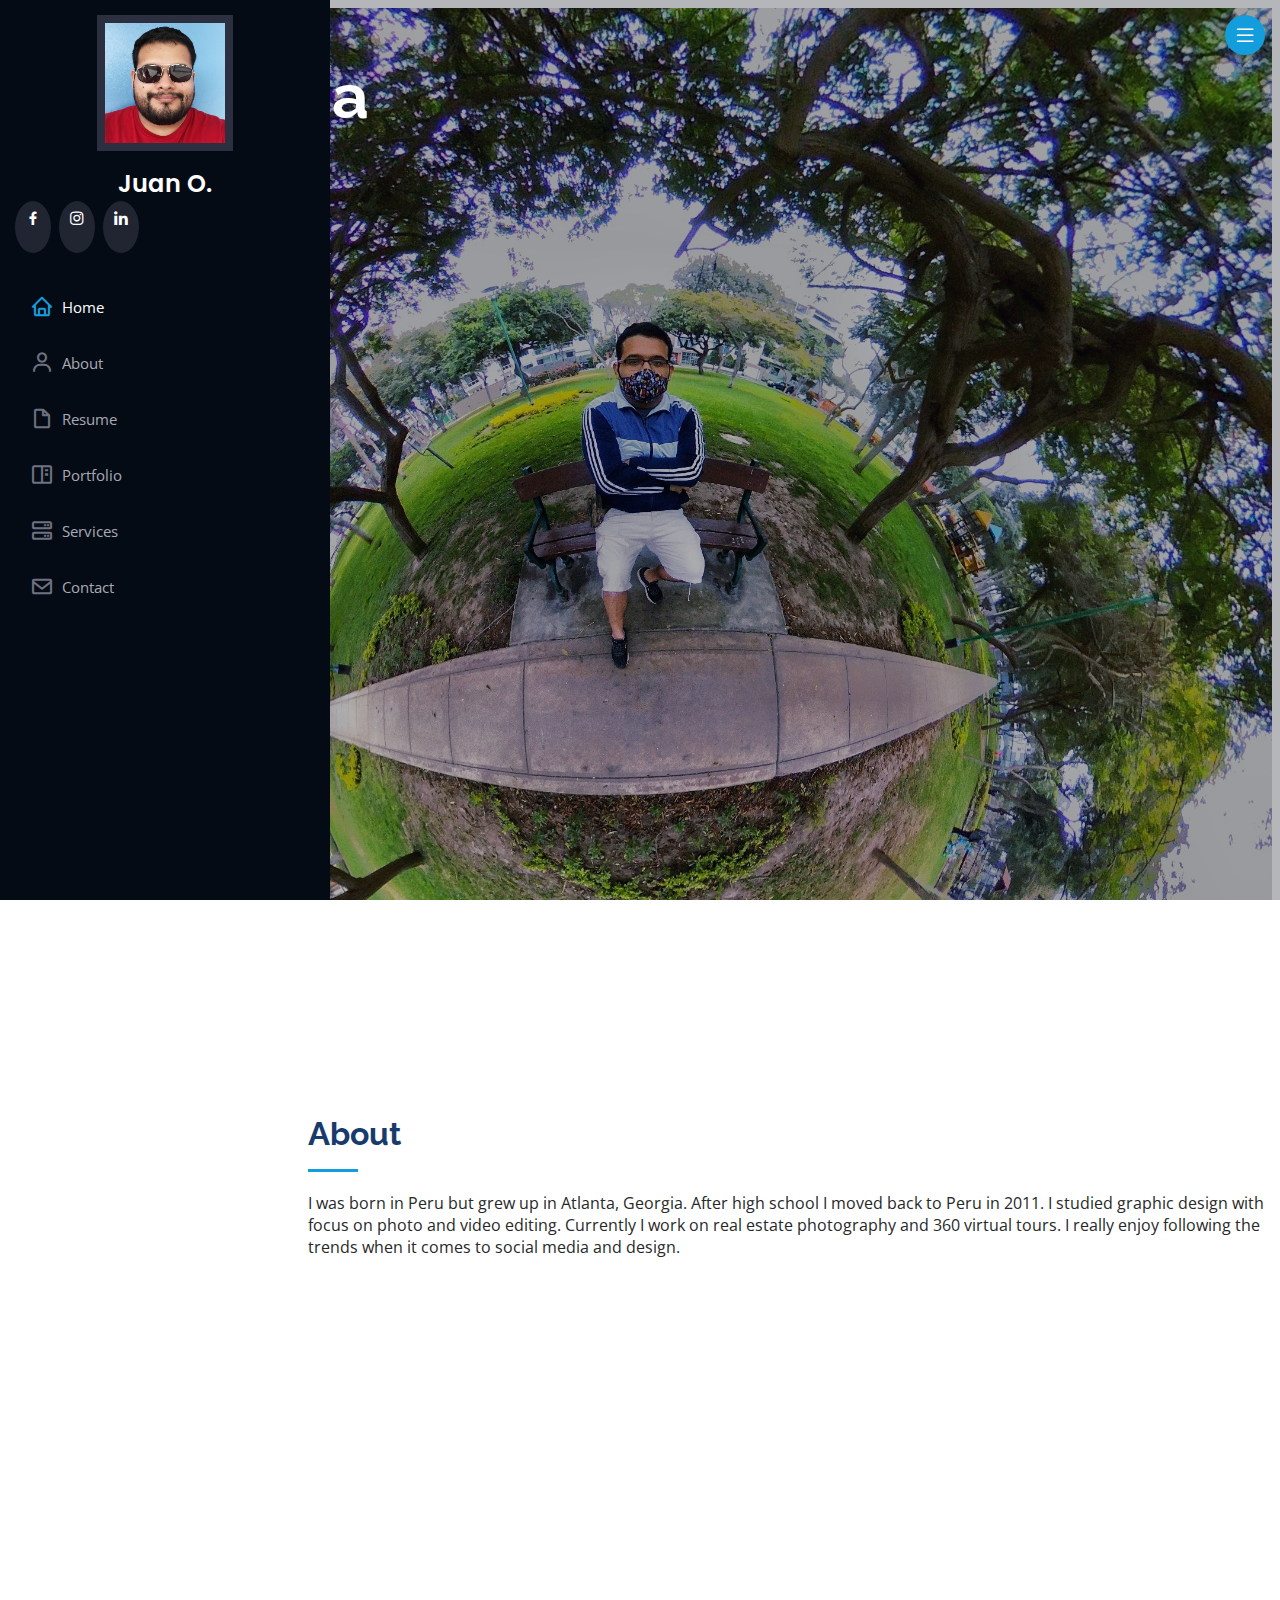
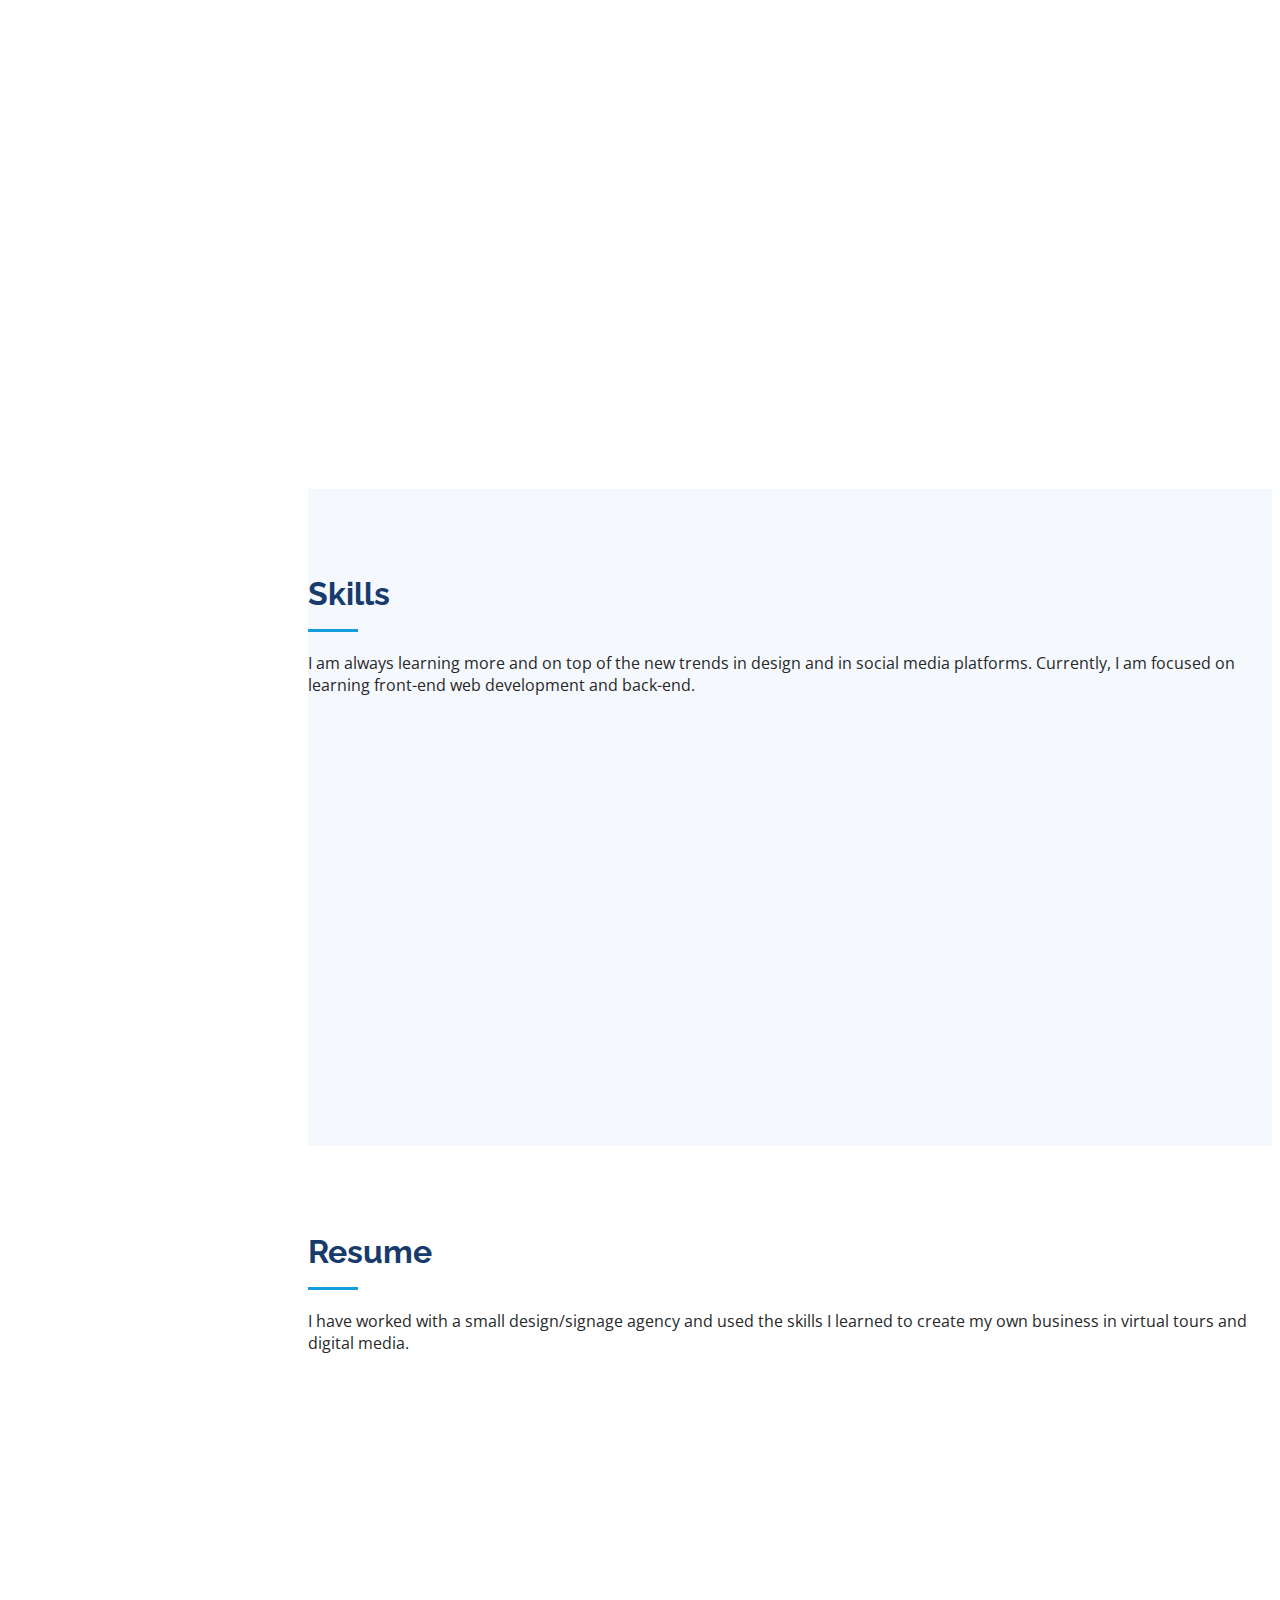
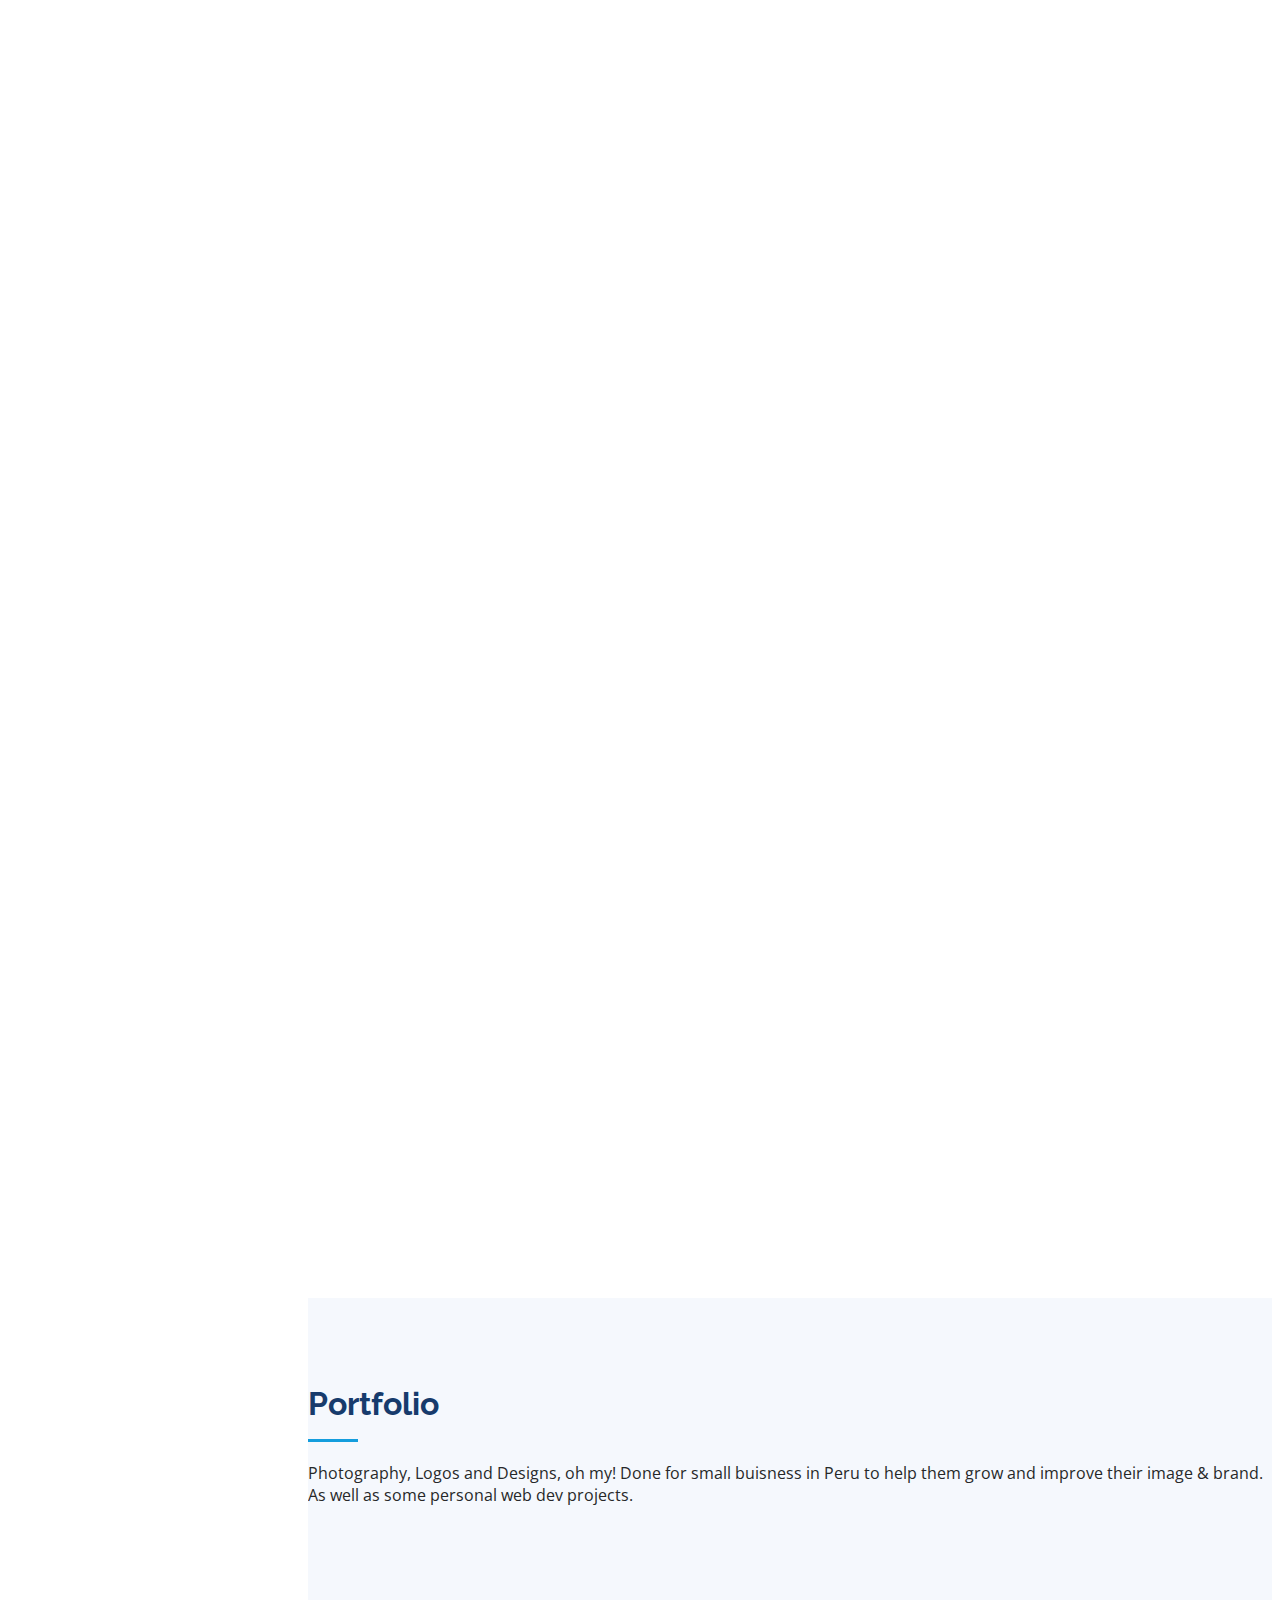
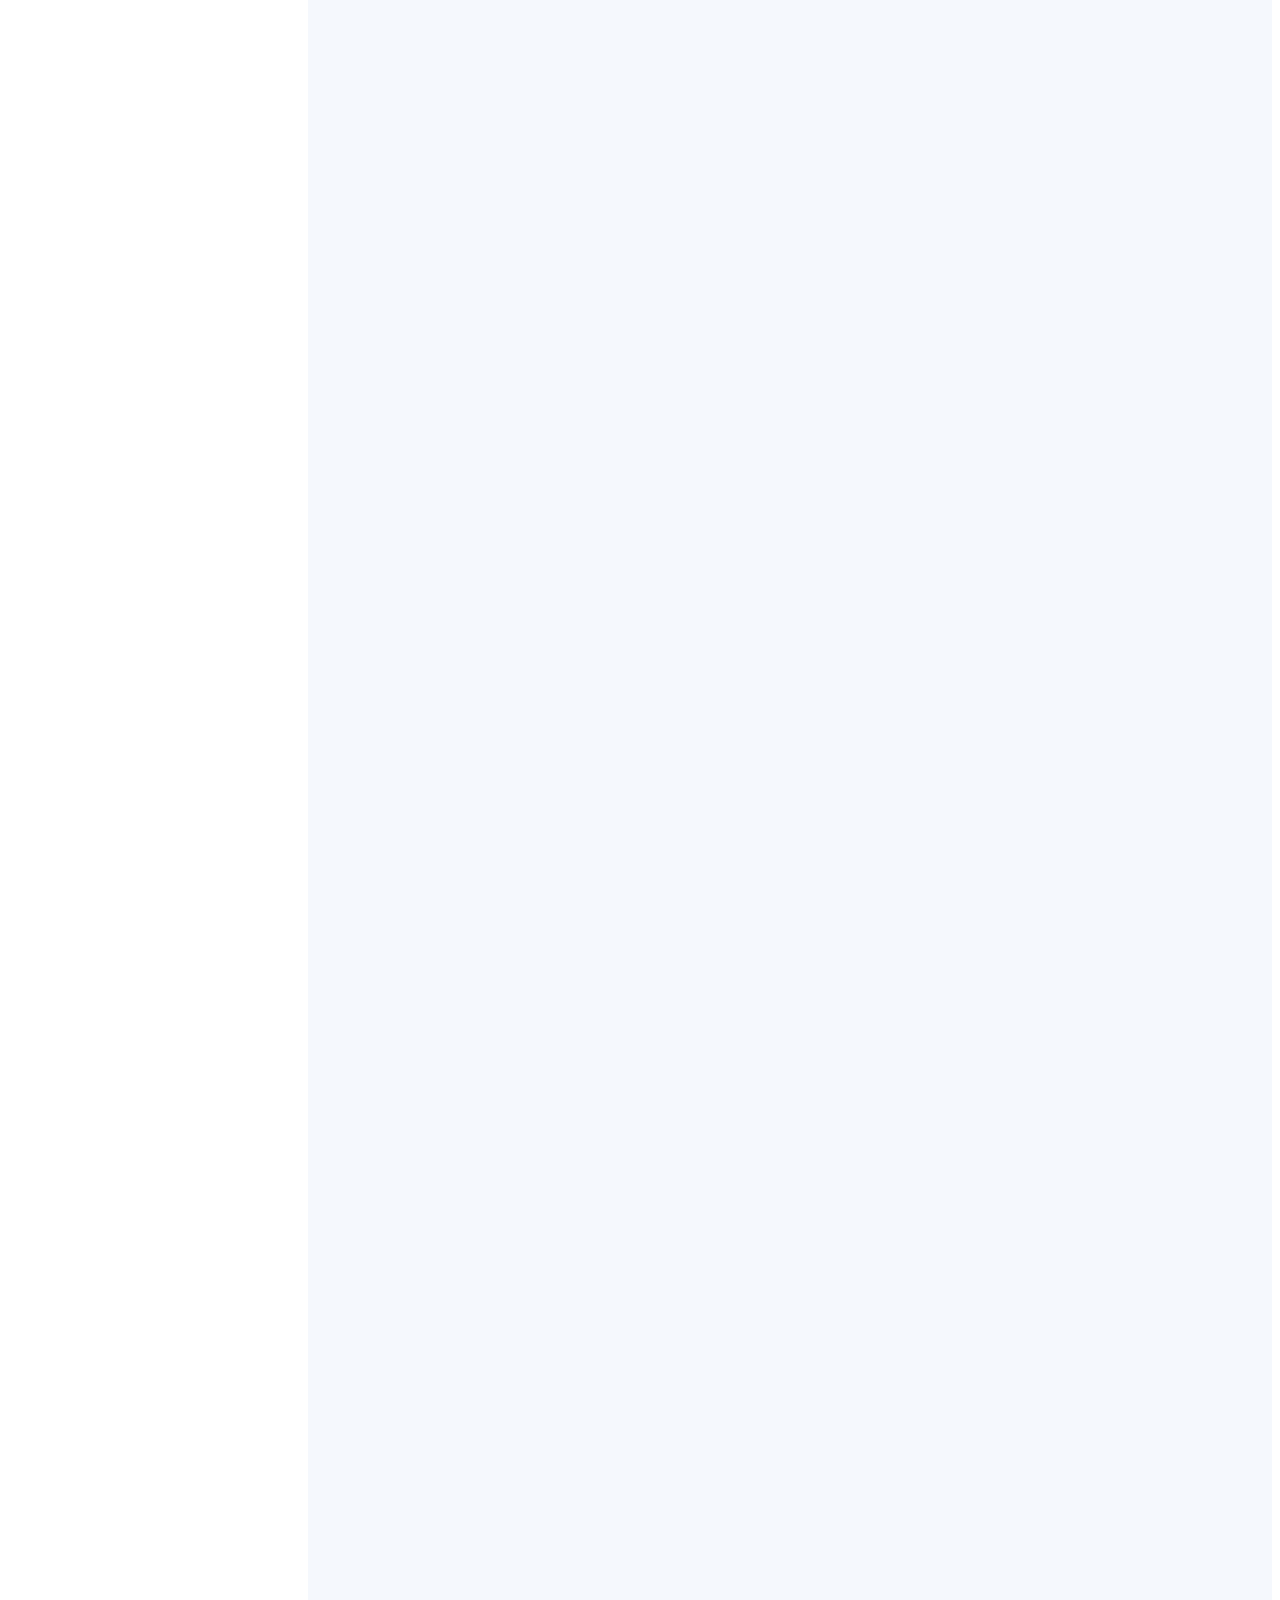
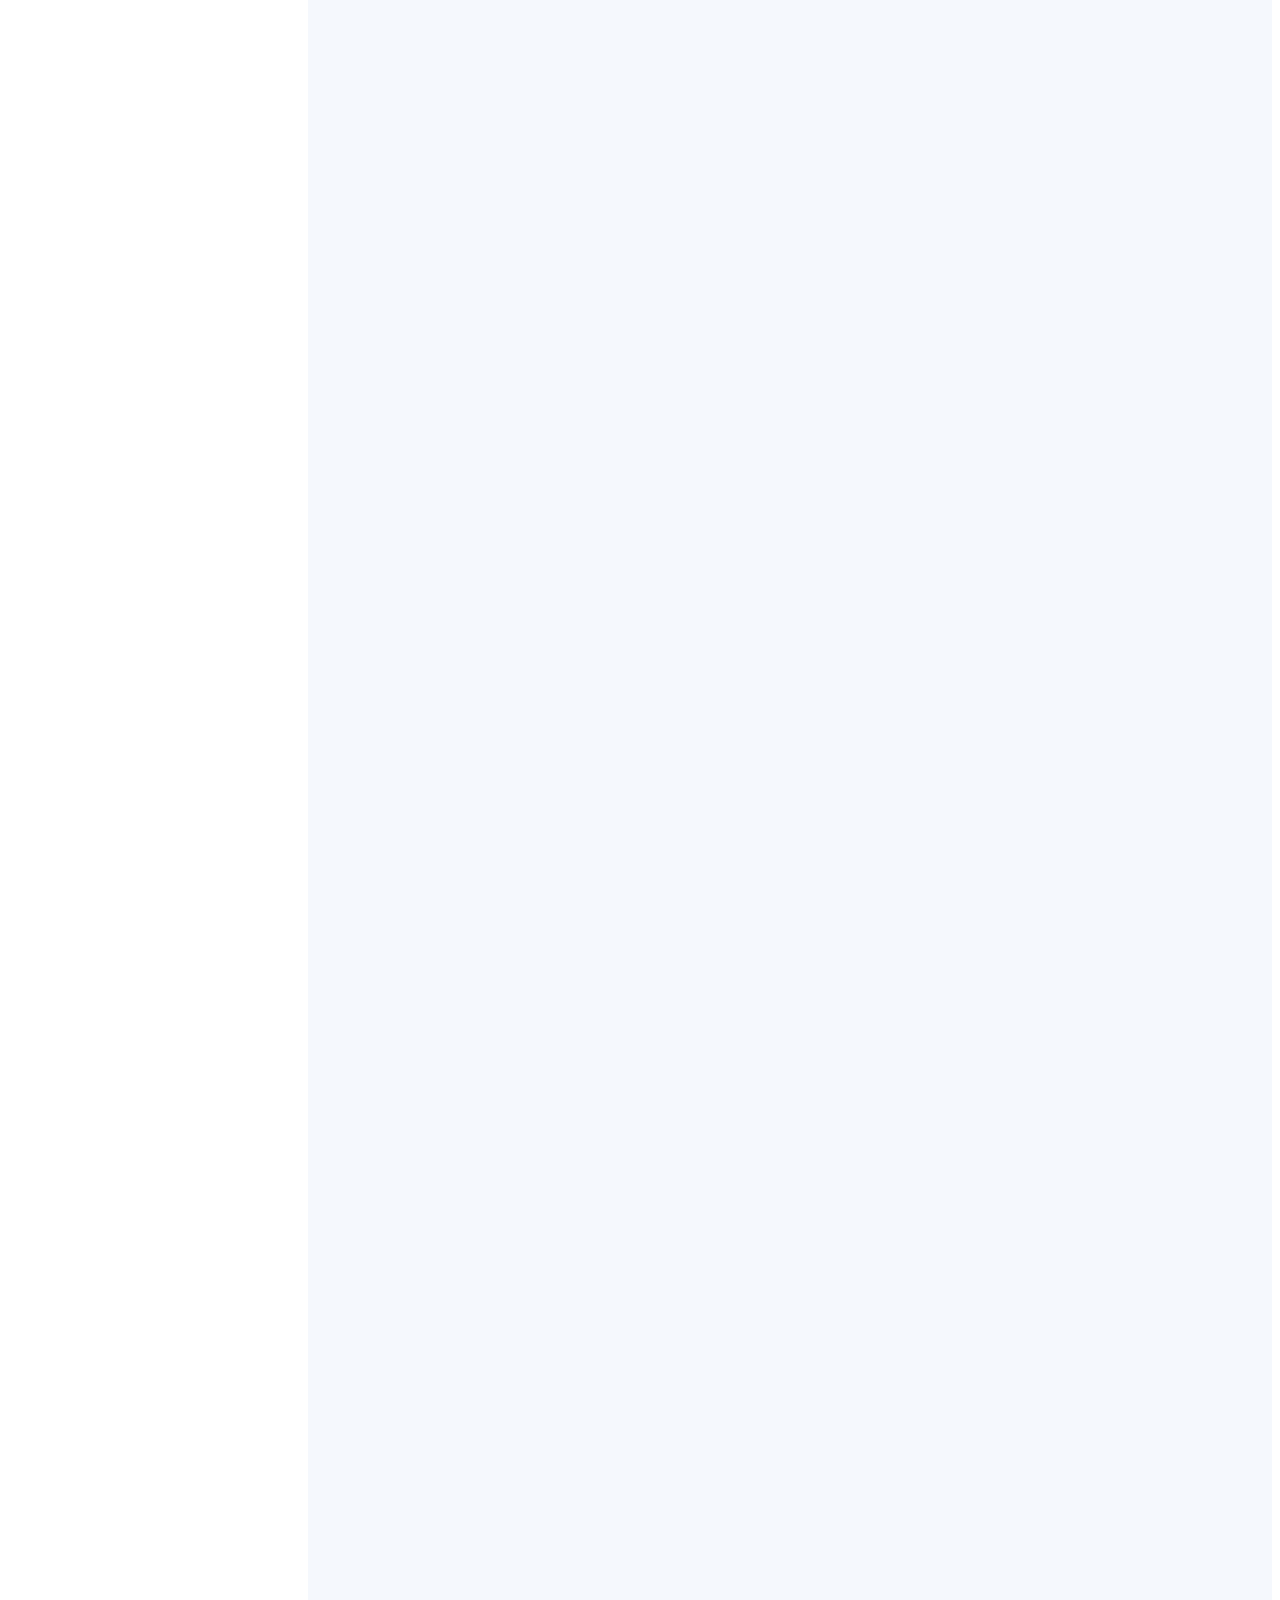
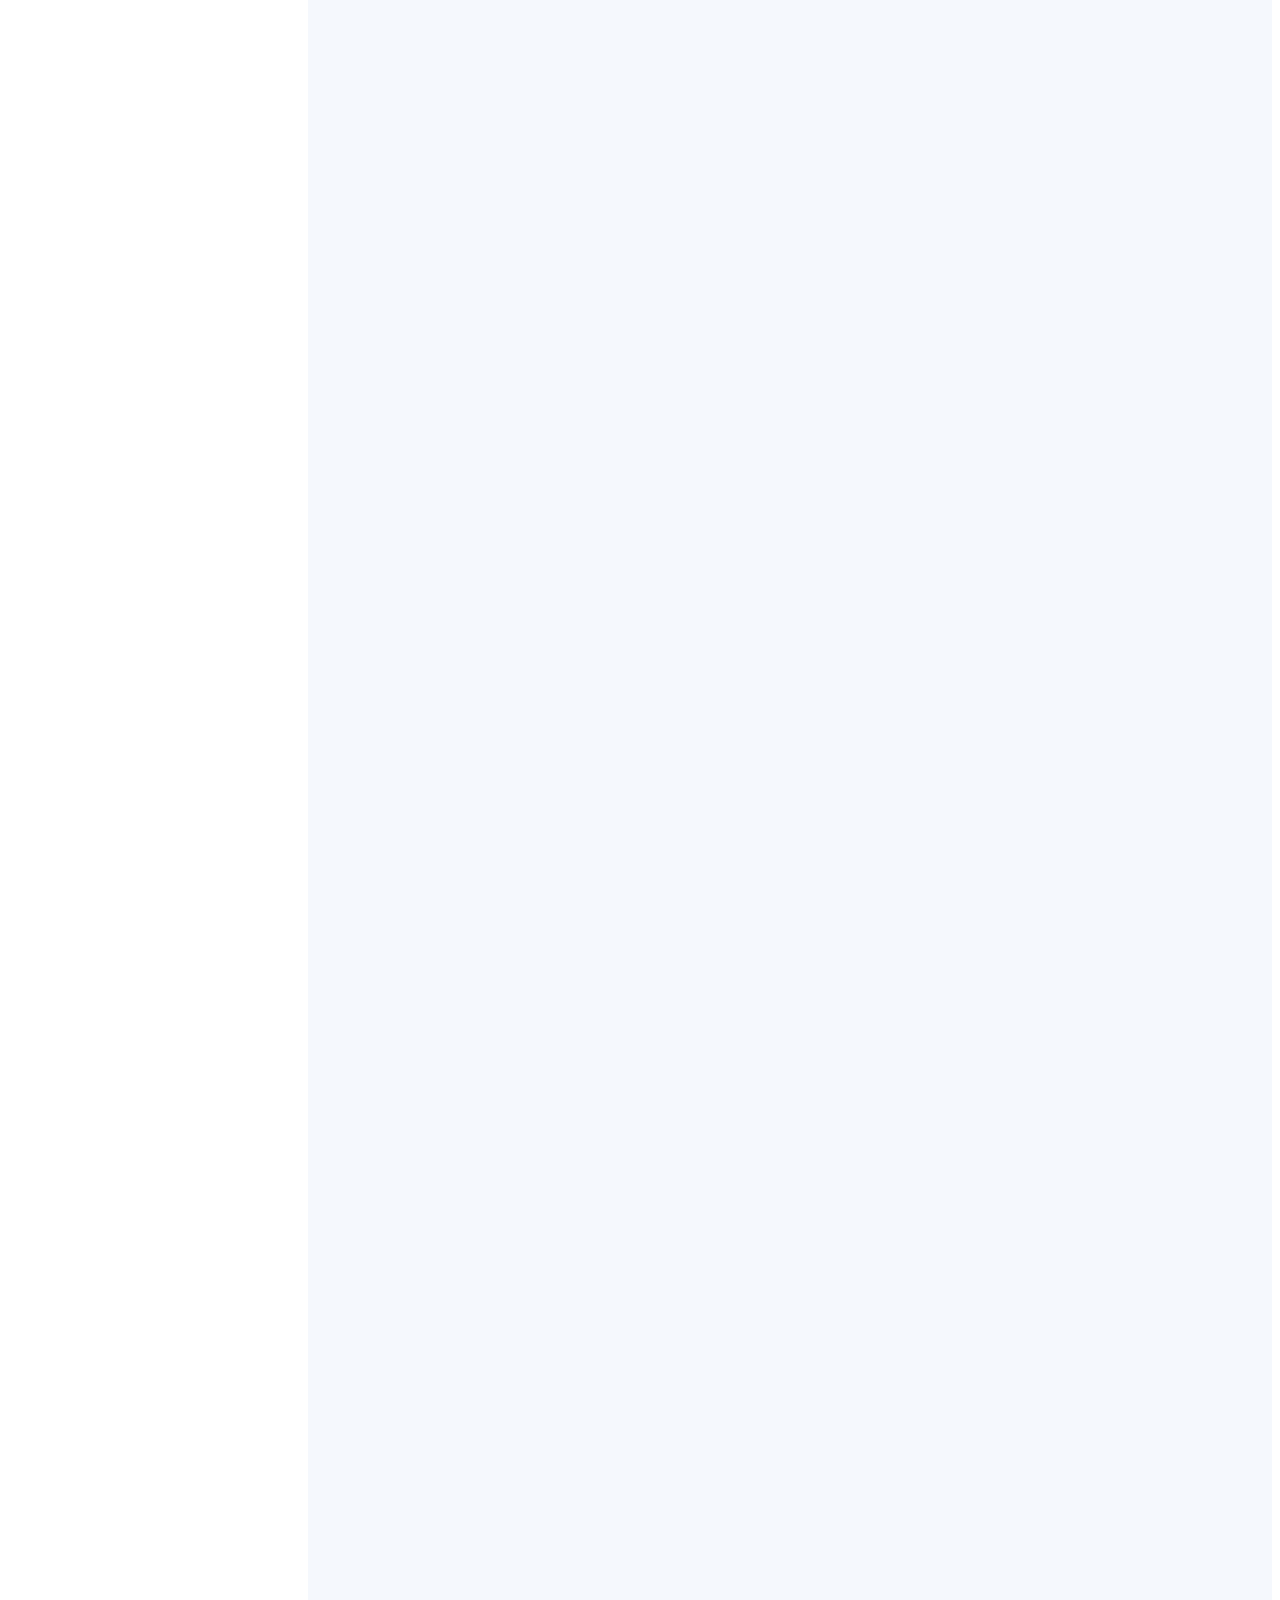
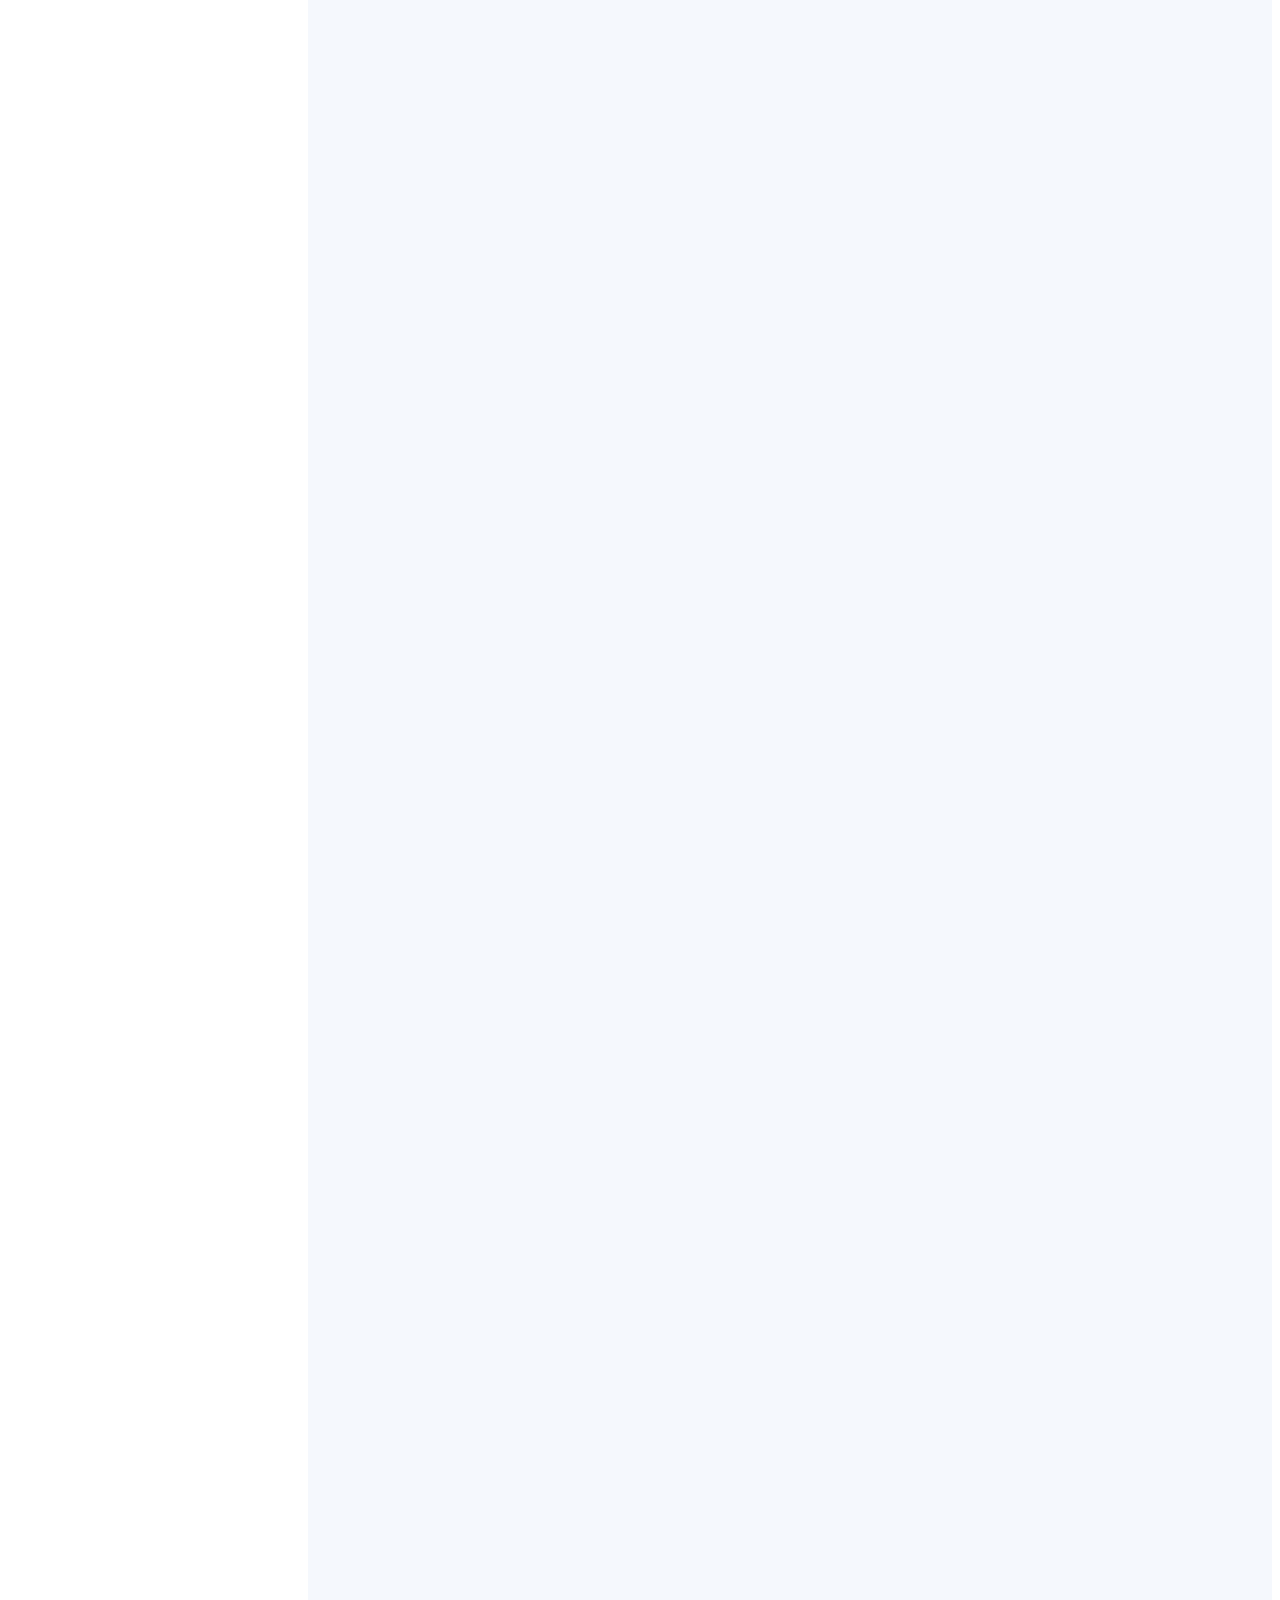
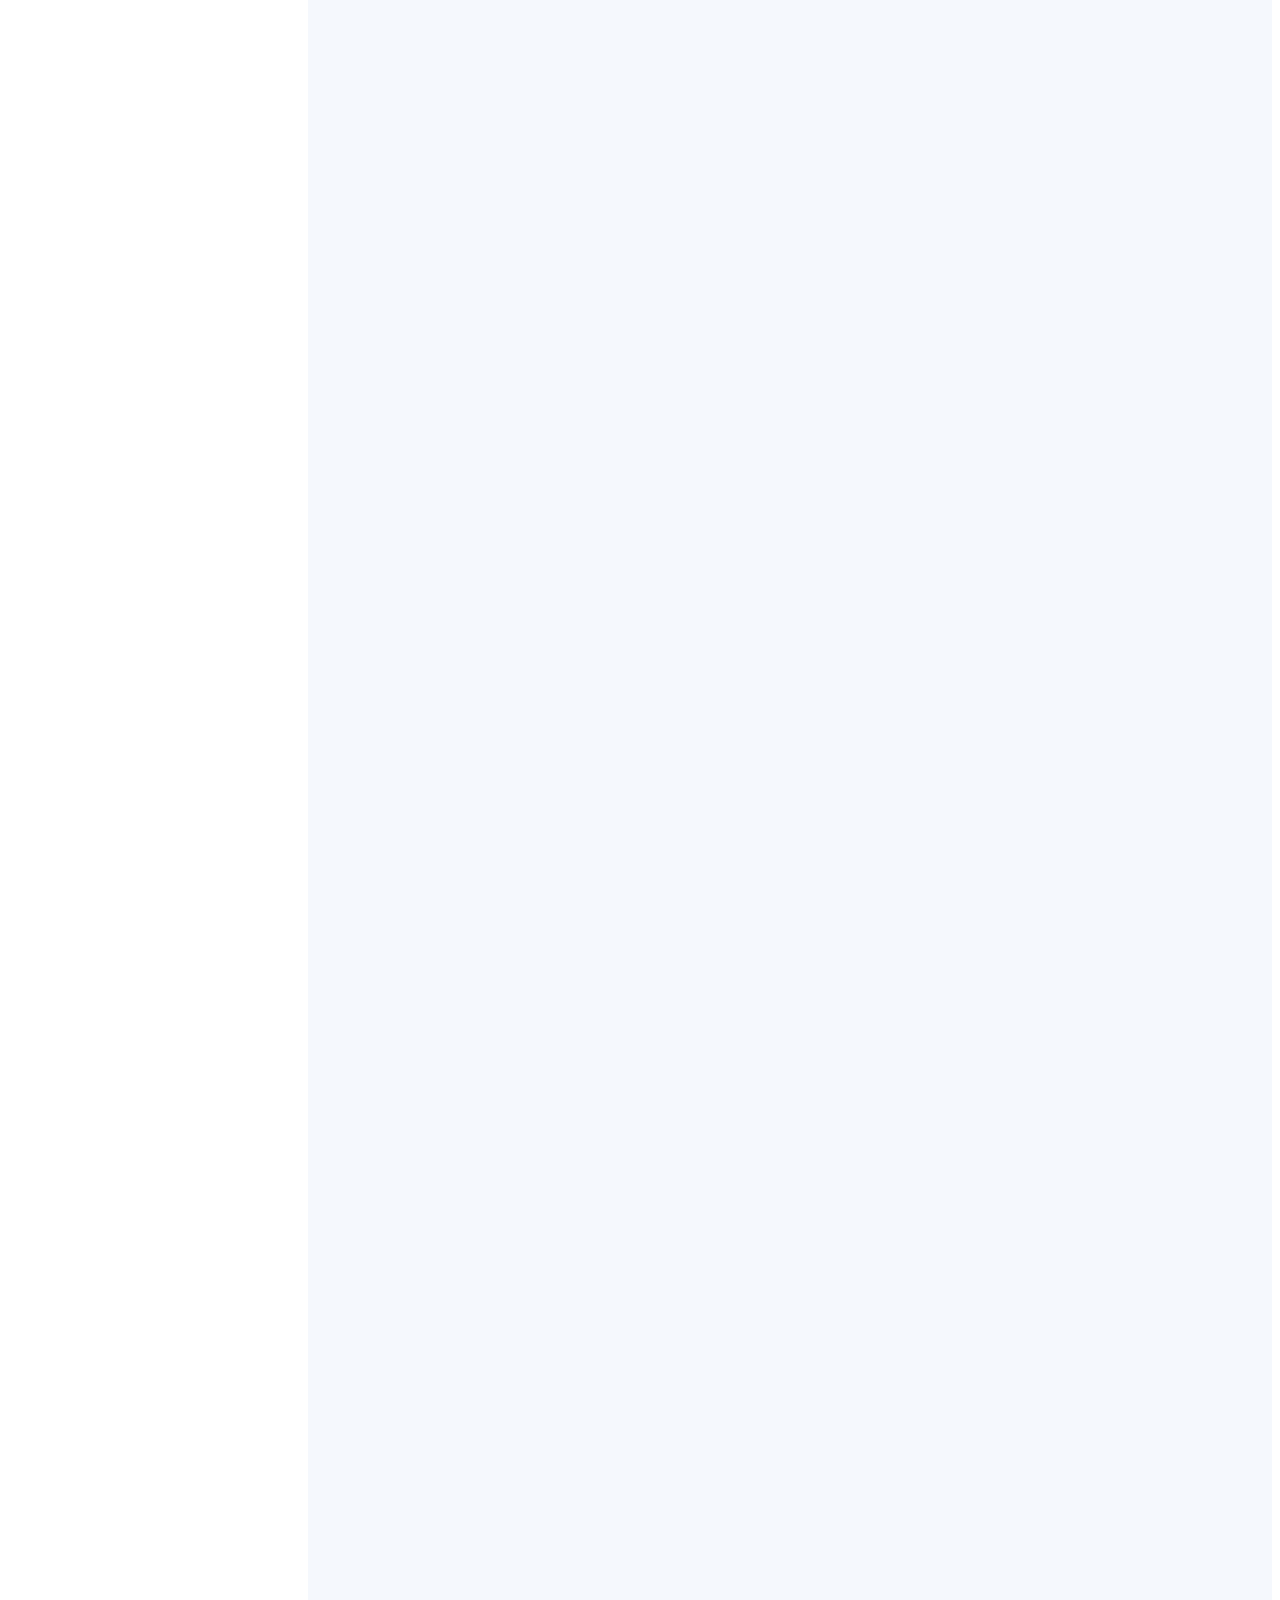
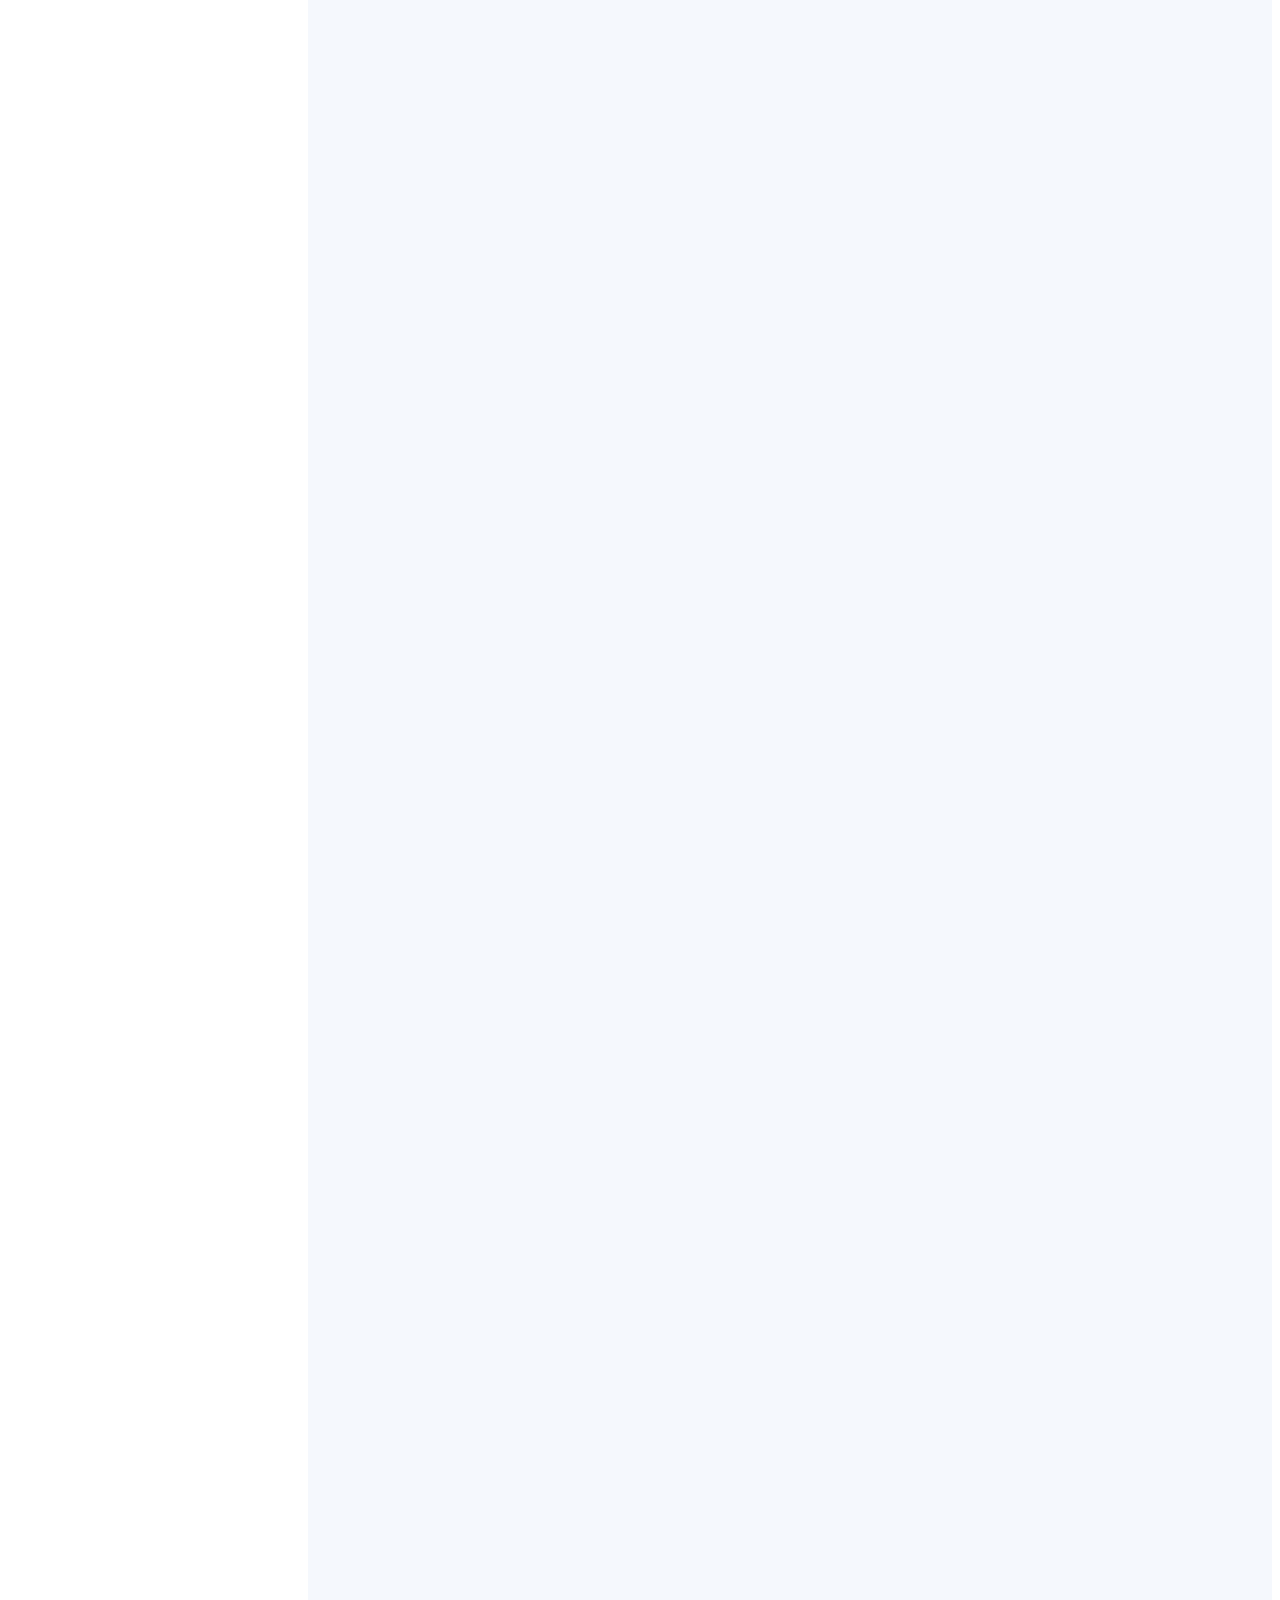
==== commit 2c4c7fd6: "Update index.html" ====
--- a/index.html
+++ b/index.html
@@ -313,7 +313,7 @@
 
         <div class="section-title">
           <h2>Portfolio</h2>
-          <p>Photography, Logos and Designs, oh my! Done for small buisness in Peru to help them grow and improve their image or brand.</p>
+          <p>Photography, Logos and Designs, oh my! Done for small buisness in Peru to help them grow and improve their image & brand. As well as some personal web dev projects.</p>
         </div>
 
         <div class="row" data-aos="fade-up">
@@ -322,7 +322,7 @@
               <li data-filter="*" class="filter-active">All</li>
               <li data-filter=".filter-app">Photos</li>
               <li data-filter=".filter-card">Designs</li>
-              <!-- <li data-filter=".filter-web">Web</li> -->
+              <li data-filter=".filter-web">Web projects</li>
             </ul>
           </div>
         </div>
@@ -339,15 +339,15 @@
             </div>
           </div>
 
-          <!-- <div class="col-lg-4 col-md-6 portfolio-item filter-web">
-            <div class="portfolio-wrap">
-              <img src="assets/img/portfolio/portfolio-2.jpg" class="img-fluid" alt="">
-              <div class="portfolio-links">
-                <a href="assets/img/portfolio/portfolio-2.jpg" data-gallery="portfolioGallery" class="portfolio-lightbox" title="Web 3"><i class="bx bx-plus"></i></a>
-                <a href="portfolio-details.html" title="More Details"><i class="bx bx-link"></i></a>
-              </div>
-            </div>
-          </div> -->
+          <div class="col-lg-4 col-md-6 portfolio-item filter-web">
+            <div class="portfolio-wrap">
+              <img src="assets/img/portfolio/speech.JPG" class="img-fluid" alt="">
+              <div class="portfolio-links">
+                <a href="assets/img/portfolio/speech.JPG" data-gallery="portfolioGallery" class="portfolio-lightbox" title="Speech recognition"><i class="bx bx-plus"></i></a>
+                <a href="https://github.com/incanlove/speech_recognition" title="Link to the github"><i class="bx bx-link"></i></a>
+              </div>
+            </div>
+          </div>
 
           <div class="col-lg-4 col-md-6 portfolio-item filter-app">
             <div class="portfolio-wrap">
@@ -369,15 +369,15 @@
             </div>
           </div>
 
-          <!-- <div class="col-lg-4 col-md-6 portfolio-item filter-web">
-            <div class="portfolio-wrap">
-              <img src="assets/img/portfolio/portfolio-5.jpg" class="img-fluid" alt="">
-              <div class="portfolio-links">
-                <a href="assets/img/portfolio/portfolio-5.jpg" data-gallery="portfolioGallery" class="portfolio-lightbox" title="Web 2"><i class="bx bx-plus"></i></a>
-                <a href="portfolio-details.html" title="More Details"><i class="bx bx-link"></i></a>
-              </div>
-            </div>
-          </div> -->
+          <div class="col-lg-4 col-md-6 portfolio-item filter-web">
+            <div class="portfolio-wrap">
+              <img src="assets/img/portfolio/social.JPG" class="img-fluid" alt="">
+              <div class="portfolio-links">
+                <a href="assets/img/portfolio/social.JPG" data-gallery="portfolioGallery" class="portfolio-lightbox" title="Social proof design"><i class="bx bx-plus"></i></a>
+                <a href="https://github.com/incanlove/social-proof-section" title="Link to the github"><i class="bx bx-link"></i></a>
+              </div>
+            </div>
+          </div>
 
           <div class="col-lg-4 col-md-6 portfolio-item filter-app">
             <div class="portfolio-wrap">
@@ -409,15 +409,15 @@
             </div>
           </div>
 
-          <!-- <div class="col-lg-4 col-md-6 portfolio-item filter-web">
-            <div class="portfolio-wrap">
-              <img src="assets/img/portfolio/portfolio-9.jpg" class="img-fluid" alt="">
-              <div class="portfolio-links">
-                <a href="assets/img/portfolio/portfolio-9.jpg" data-gallery="portfolioGallery" class="portfolio-lightbox" title="Web 3"><i class="bx bx-plus"></i></a>
-                <a href="portfolio-details.html" title="More Details"><i class="bx bx-link"></i></a>
-              </div>
-            </div>
-          </div> -->
+          <div class="col-lg-4 col-md-6 portfolio-item filter-web">
+            <div class="portfolio-wrap">
+              <img src="assets/img/portfolio/accordian.JPG" class="img-fluid" alt="">
+              <div class="portfolio-links">
+                <a href="assets/img/portfolio/accordian.JPG" data-gallery="portfolioGallery" class="portfolio-lightbox" title="faq-accordion design"><i class="bx bx-plus"></i></a>
+                <a href="https://github.com/incanlove/faq-accordion-card" title="faq-accordion design"><i class="bx bx-link"></i></a>
+              </div>
+            </div>
+          </div>
 
         </div>
 
@@ -659,4 +659,4 @@
 
 </body>
 
-</html>+</html>
